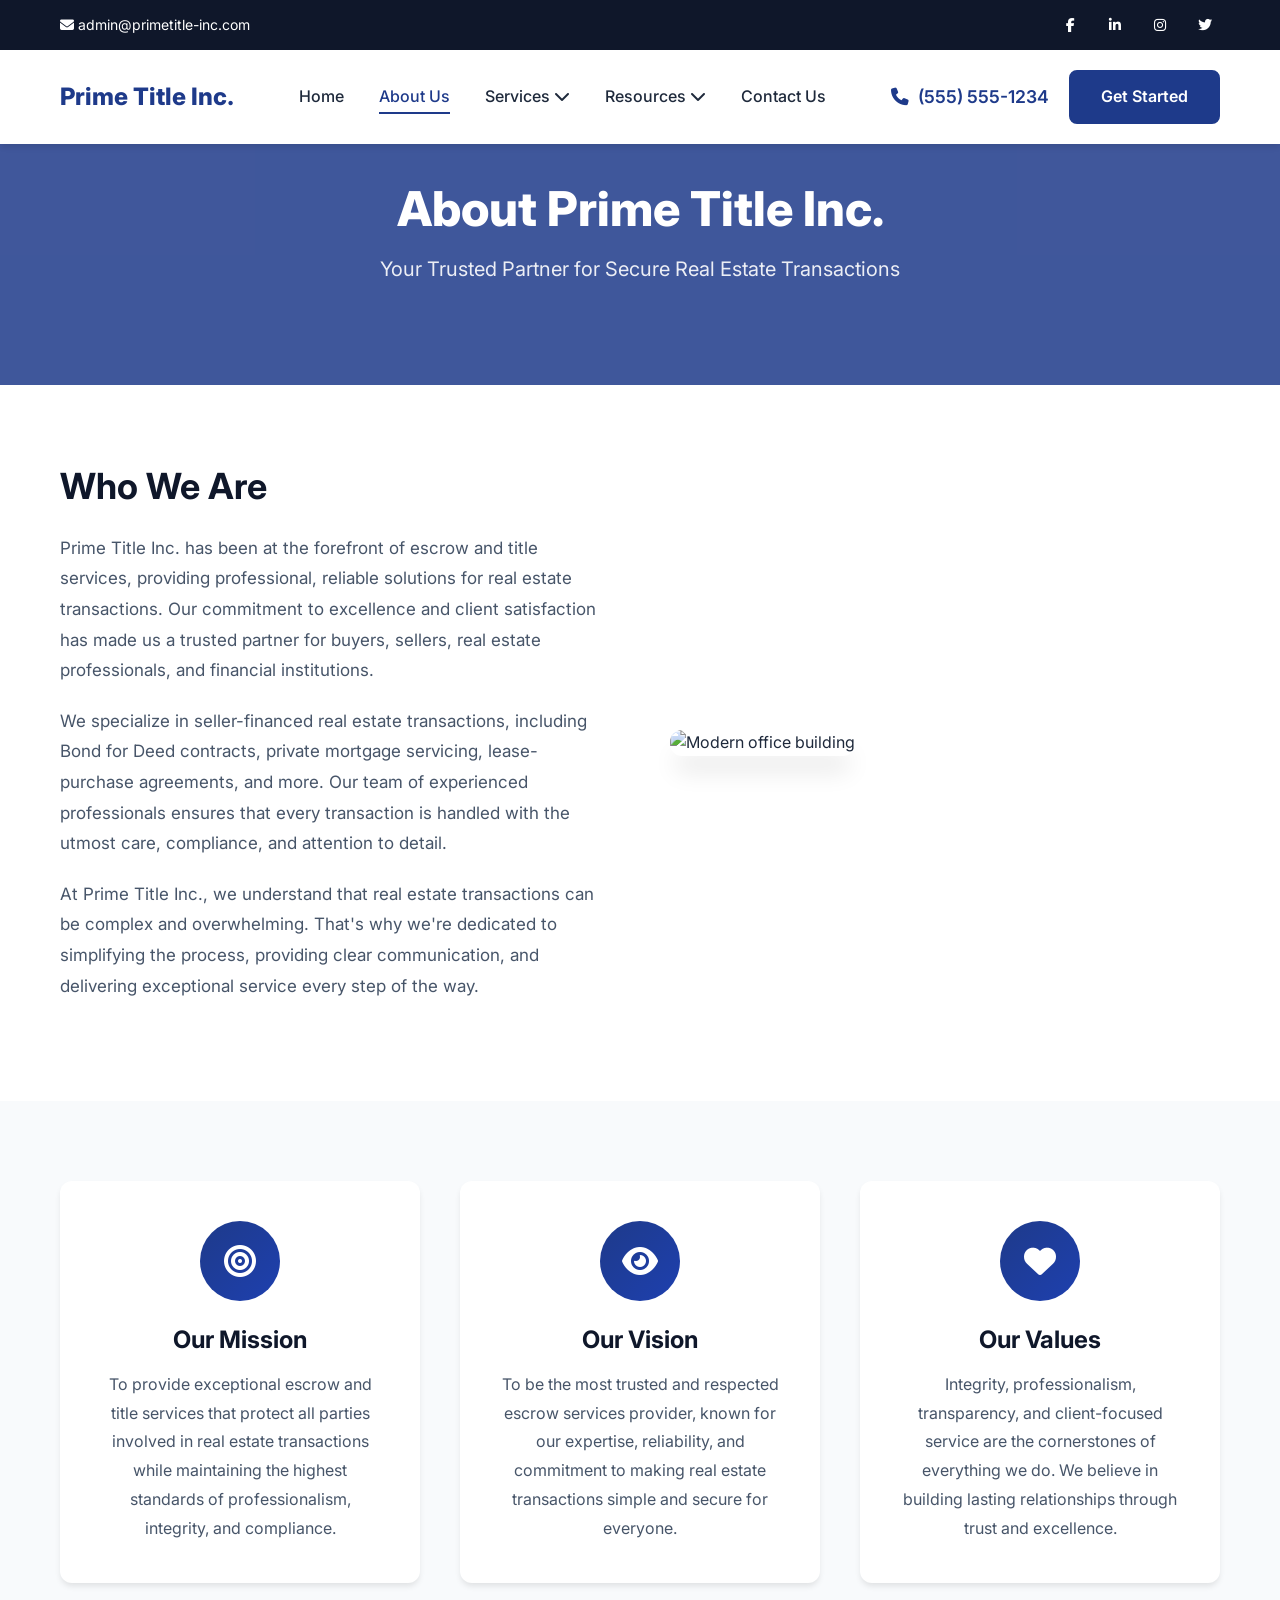
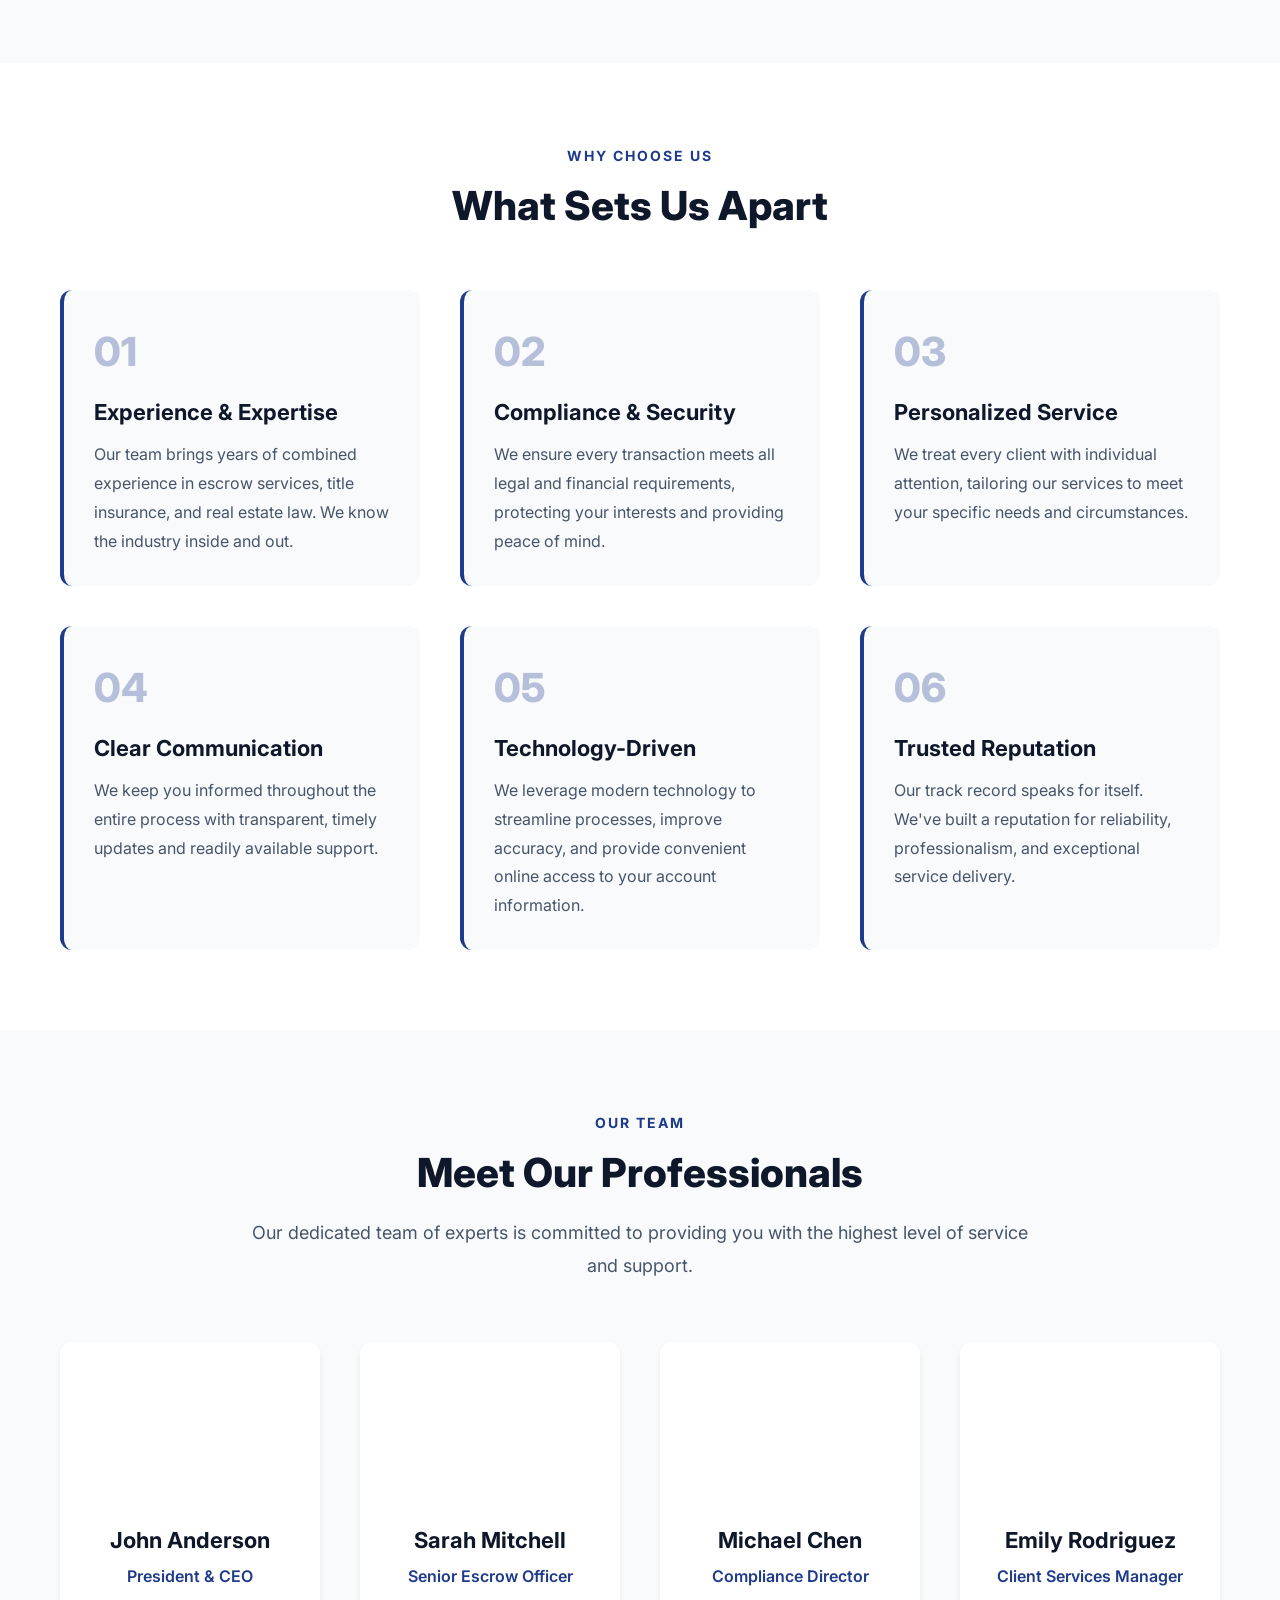
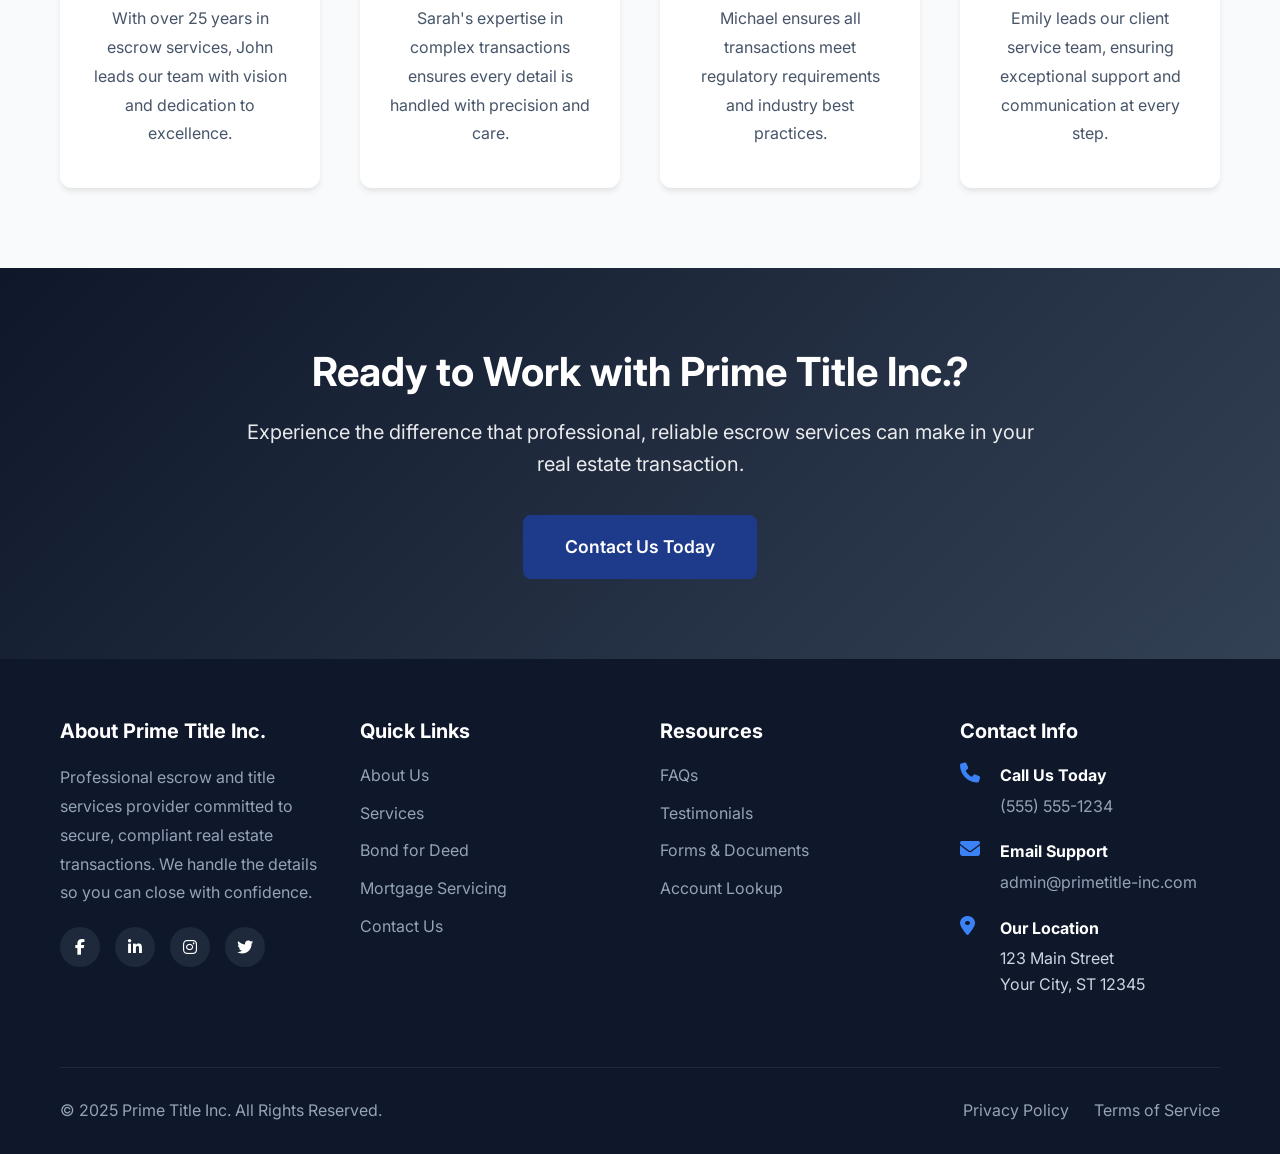
==== about.html @ c64c24d9 "Add files via upload" ====
<!DOCTYPE html>
<html lang="en">
<head>
    <meta charset="UTF-8">
    <meta name="viewport" content="width=device-width, initial-scale=1.0">
    <meta name="description" content="Learn about Prime Title Inc. - Your trusted partner for professional escrow and title services with years of experience.">
    <title>About Us - Prime Title Inc.</title>
    <link rel="stylesheet" href="css/styles.css">
    <link rel="stylesheet" href="css/pages.css">
    <link rel="stylesheet" href="https://cdnjs.cloudflare.com/ajax/libs/font-awesome/6.4.0/css/all.min.css">
    <link href="https://fonts.googleapis.com/css2?family=Inter:wght@300;400;500;600;700;800&display=swap" rel="stylesheet">
</head>
<body>
    <!-- Header & Navigation -->
    <header class="header">
        <div class="top-bar">
            <div class="container">
                <div class="top-bar-content">
                    <div class="contact-info">
                        <a href="mailto:admin@primetitle-inc.com"><i class="fas fa-envelope"></i> admin@primetitle-inc.com</a>
                    </div>
                    <div class="social-links">
                        <a href="#" aria-label="Facebook"><i class="fab fa-facebook-f"></i></a>
                        <a href="#" aria-label="LinkedIn"><i class="fab fa-linkedin-in"></i></a>
                        <a href="#" aria-label="Instagram"><i class="fab fa-instagram"></i></a>
                        <a href="#" aria-label="Twitter"><i class="fab fa-twitter"></i></a>
                    </div>
                </div>
            </div>
        </div>
        
        <nav class="navbar">
            <div class="container">
                <div class="nav-wrapper">
                    <div class="logo">
                        <a href="index.html">
                            <span class="logo-text">Prime Title Inc.</span>
                        </a>
                    </div>
                    
                    <div class="nav-menu" id="navMenu">
                        <ul class="nav-list">
                            <li><a href="index.html">Home</a></li>
                            <li><a href="about.html" class="active">About Us</a></li>
                    <li class="dropdown">
                                <a href="services.html">Services <i class="fas fa-chevron-down"></i></a>
                        <ul class="dropdown-menu">
                            <li><a href="services.html#bond-for-deed">Bond for Deed Contracts</a></li>
                            <li><a href="services.html#mortgage-servicing">Private Mortgage Servicing</a></li>
                            <li><a href="services.html#lease-purchase">Lease Purchase Agreements</a></li>
                            <li><a href="services.html#wrap-around">Wrap-Around Mortgages</a></li>
                                    <li><a href="services.html#installment">Installment Option Contracts</a></li>
                                </ul>
                            </li>
                            <li class="dropdown">
                                <a href="resources.html">Resources <i class="fas fa-chevron-down"></i></a>
                                <ul class="dropdown-menu">
                                    <li><a href="resources.html#account-lookup">Account Lookup</a></li>
                                    <li><a href="resources.html#forms">Forms & Documents</a></li>
                                    <li><a href="resources.html#testimonials">Testimonials</a></li>
                                    <li><a href="resources.html#faqs">FAQs</a></li>
                                </ul>
                            </li>
                            <li><a href="contact.html">Contact Us</a></li>
                        </ul>
                    </div>
                    
                    <div class="nav-cta">
                        <a href="tel:+15555551234" class="phone-number">
                            <i class="fas fa-phone"></i> (555) 555-1234
                        </a>
                        <a href="contact.html" class="btn btn-primary">Get Started</a>
                    </div>
                    
                    <button class="mobile-toggle" id="mobileToggle">
                        <span></span>
                        <span></span>
                        <span></span>
                    </button>
                </div>
            </div>
        </nav>
    </header>

    <!-- Page Header -->
    <section class="page-header" style="background-image: url('https://images.unsplash.com/photo-1497366216548-37526070297c?w=1920&q=80'); background-size: cover; background-position: center;">
        <div class="container">
            <h1>About Prime Title Inc.</h1>
            <p>Your Trusted Partner for Secure Real Estate Transactions</p>
        </div>
    </section>

    <!-- About Content -->
    <section class="section about-content">
        <div class="container">
            <div class="about-grid">
                <div class="about-text">
                    <h2>Who We Are</h2>
                    <p>Prime Title Inc. has been at the forefront of escrow and title services, providing professional, reliable solutions for real estate transactions. Our commitment to excellence and client satisfaction has made us a trusted partner for buyers, sellers, real estate professionals, and financial institutions.</p>
                    <p>We specialize in seller-financed real estate transactions, including Bond for Deed contracts, private mortgage servicing, lease-purchase agreements, and more. Our team of experienced professionals ensures that every transaction is handled with the utmost care, compliance, and attention to detail.</p>
                    <p>At Prime Title Inc., we understand that real estate transactions can be complex and overwhelming. That's why we're dedicated to simplifying the process, providing clear communication, and delivering exceptional service every step of the way.</p>
                </div>
                <div class="about-image">
                    <img src="https://images.unsplash.com/photo-1486406146926-c627a92ad1ab?w=800&q=80" alt="Modern office building" style="width: 100%; height: 400px; object-fit: cover; border-radius: 12px; box-shadow: var(--shadow-xl);">
                </div>
            </div>
        </div>
    </section>

    <!-- Mission & Values -->
    <section class="section mission-section">
        <div class="container">
            <div class="mission-grid">
                <div class="mission-card">
                    <div class="mission-icon">
                        <i class="fas fa-bullseye"></i>
                    </div>
                    <h3>Our Mission</h3>
                    <p>To provide exceptional escrow and title services that protect all parties involved in real estate transactions while maintaining the highest standards of professionalism, integrity, and compliance.</p>
                </div>

                <div class="mission-card">
                    <div class="mission-icon">
                        <i class="fas fa-eye"></i>
                    </div>
                    <h3>Our Vision</h3>
                    <p>To be the most trusted and respected escrow services provider, known for our expertise, reliability, and commitment to making real estate transactions simple and secure for everyone.</p>
                </div>

                <div class="mission-card">
                    <div class="mission-icon">
                        <i class="fas fa-heart"></i>
                    </div>
                    <h3>Our Values</h3>
                    <p>Integrity, professionalism, transparency, and client-focused service are the cornerstones of everything we do. We believe in building lasting relationships through trust and excellence.</p>
                </div>
            </div>
        </div>
    </section>

    <!-- Why Choose Us -->
    <section class="section why-section">
        <div class="container">
            <div class="section-header">
                <span class="section-subtitle">Why Choose Us</span>
                <h2 class="section-title">What Sets Us Apart</h2>
            </div>
            
            <div class="why-grid">
                <div class="why-item">
                    <div class="why-number">01</div>
                    <h3>Experience & Expertise</h3>
                    <p>Our team brings years of combined experience in escrow services, title insurance, and real estate law. We know the industry inside and out.</p>
                </div>

                <div class="why-item">
                    <div class="why-number">02</div>
                    <h3>Compliance & Security</h3>
                    <p>We ensure every transaction meets all legal and financial requirements, protecting your interests and providing peace of mind.</p>
                </div>

                <div class="why-item">
                    <div class="why-number">03</div>
                    <h3>Personalized Service</h3>
                    <p>We treat every client with individual attention, tailoring our services to meet your specific needs and circumstances.</p>
                </div>

                <div class="why-item">
                    <div class="why-number">04</div>
                    <h3>Clear Communication</h3>
                    <p>We keep you informed throughout the entire process with transparent, timely updates and readily available support.</p>
                </div>

                <div class="why-item">
                    <div class="why-number">05</div>
                    <h3>Technology-Driven</h3>
                    <p>We leverage modern technology to streamline processes, improve accuracy, and provide convenient online access to your account information.</p>
                </div>

                <div class="why-item">
                    <div class="why-number">06</div>
                    <h3>Trusted Reputation</h3>
                    <p>Our track record speaks for itself. We've built a reputation for reliability, professionalism, and exceptional service delivery.</p>
                </div>
            </div>
        </div>
    </section>

    <!-- Team Section -->
    <section class="section team-section">
        <div class="container">
            <div class="section-header">
                <span class="section-subtitle">Our Team</span>
                <h2 class="section-title">Meet Our Professionals</h2>
                <p class="section-description">Our dedicated team of experts is committed to providing you with the highest level of service and support.</p>
            </div>

            <div class="team-grid">
                <div class="team-member">
                    <div class="member-photo" style="background-image: url('https://images.unsplash.com/photo-1560250097-0b93528c311a?w=400&q=80'); background-size: cover; background-position: center;">
                    </div>
                    <h3>John Anderson</h3>
                    <p class="member-title">President & CEO</p>
                    <p class="member-bio">With over 25 years in escrow services, John leads our team with vision and dedication to excellence.</p>
                </div>

                <div class="team-member">
                    <div class="member-photo" style="background-image: url('https://images.unsplash.com/photo-1573496359142-b8d87734a5a2?w=400&q=80'); background-size: cover; background-position: center;">
                    </div>
                    <h3>Sarah Mitchell</h3>
                    <p class="member-title">Senior Escrow Officer</p>
                    <p class="member-bio">Sarah's expertise in complex transactions ensures every detail is handled with precision and care.</p>
                </div>

                <div class="team-member">
                    <div class="member-photo" style="background-image: url('https://images.unsplash.com/photo-1472099645785-5658abf4ff4e?w=400&q=80'); background-size: cover; background-position: center;">
                    </div>
                    <h3>Michael Chen</h3>
                    <p class="member-title">Compliance Director</p>
                    <p class="member-bio">Michael ensures all transactions meet regulatory requirements and industry best practices.</p>
                </div>

                <div class="team-member">
                    <div class="member-photo" style="background-image: url('https://images.unsplash.com/photo-1580489944761-15a19d654956?w=400&q=80'); background-size: cover; background-position: center;">
                    </div>
                    <h3>Emily Rodriguez</h3>
                    <p class="member-title">Client Services Manager</p>
                    <p class="member-bio">Emily leads our client service team, ensuring exceptional support and communication at every step.</p>
                </div>
            </div>
        </div>
    </section>

    <!-- CTA Section -->
    <section class="section cta-section">
        <div class="container">
            <div class="cta-content">
                <h2>Ready to Work with Prime Title Inc.?</h2>
                <p>Experience the difference that professional, reliable escrow services can make in your real estate transaction.</p>
                <a href="contact.html" class="btn btn-primary btn-lg">Contact Us Today</a>
            </div>
        </div>
    </section>

    <!-- Footer -->
    <footer class="footer">
        <div class="container">
            <div class="footer-content">
                <div class="footer-column">
                    <h3>About Prime Title Inc.</h3>
                    <p>Professional escrow and title services provider committed to secure, compliant real estate transactions. We handle the details so you can close with confidence.</p>
                    <div class="footer-social">
                        <a href="#" aria-label="Facebook"><i class="fab fa-facebook-f"></i></a>
                        <a href="#" aria-label="LinkedIn"><i class="fab fa-linkedin-in"></i></a>
                        <a href="#" aria-label="Instagram"><i class="fab fa-instagram"></i></a>
                        <a href="#" aria-label="Twitter"><i class="fab fa-twitter"></i></a>
                    </div>
                </div>

                <div class="footer-column">
                    <h3>Quick Links</h3>
                    <ul class="footer-links">
                        <li><a href="about.html">About Us</a></li>
                        <li><a href="services.html">Services</a></li>
                        <li><a href="services.html#bond-for-deed">Bond for Deed</a></li>
                        <li><a href="services.html#mortgage-servicing">Mortgage Servicing</a></li>
                        <li><a href="contact.html">Contact Us</a></li>
                    </ul>
                </div>

                <div class="footer-column">
                    <h3>Resources</h3>
                    <ul class="footer-links">
                        <li><a href="resources.html#faqs">FAQs</a></li>
                        <li><a href="resources.html#testimonials">Testimonials</a></li>
                        <li><a href="resources.html#forms">Forms & Documents</a></li>
                        <li><a href="resources.html#account-lookup">Account Lookup</a></li>
                    </ul>
                </div>

                <div class="footer-column">
                    <h3>Contact Info</h3>
                    <ul class="footer-contact">
                        <li>
                            <i class="fas fa-phone"></i>
                            <div>
                                <strong>Call Us Today</strong>
                                <a href="tel:+15555551234">(555) 555-1234</a>
                            </div>
                        </li>
                        <li>
                            <i class="fas fa-envelope"></i>
                            <div>
                                <strong>Email Support</strong>
                                <a href="mailto:admin@primetitle-inc.com">admin@primetitle-inc.com</a>
                            </div>
                        </li>
                        <li>
                            <i class="fas fa-map-marker-alt"></i>
                            <div>
                                <strong>Our Location</strong>
                                <span>123 Main Street<br>Your City, ST 12345</span>
                            </div>
                        </li>
                    </ul>
                </div>
            </div>

            <div class="footer-bottom">
                <p>&copy; 2025 Prime Title Inc. All Rights Reserved.</p>
                <div class="footer-bottom-links">
                    <a href="#">Privacy Policy</a>
                    <a href="#">Terms of Service</a>
                </div>
            </div>
        </div>
    </footer>

    <script src="js/script.js"></script>
</body>
</html>
---- css/styles.css ----
/* =============================================
   RESET & BASE STYLES
   ============================================= */
* {
    margin: 0;
    padding: 0;
    box-sizing: border-box;
}

:root {
    /* Primary Colors */
    --primary-color: #1e3a8a;
    --primary-dark: #1e40af;
    --primary-light: #3b82f6;
    
    /* Secondary Colors */
    --secondary-color: #0f172a;
    --secondary-light: #334155;
    
    /* Accent Colors */
    --accent-color: #0891b2;
    --accent-light: #06b6d4;
    
    /* Neutral Colors */
    --white: #ffffff;
    --gray-50: #f8fafc;
    --gray-100: #f1f5f9;
    --gray-200: #e2e8f0;
    --gray-300: #cbd5e1;
    --gray-400: #94a3b8;
    --gray-600: #475569;
    --gray-700: #334155;
    --gray-800: #1e293b;
    --gray-900: #0f172a;
    
    /* Semantic Colors */
    --success: #10b981;
    --warning: #f59e0b;
    --error: #ef4444;
    
    /* Typography */
    --font-primary: 'Inter', -apple-system, BlinkMacSystemFont, 'Segoe UI', sans-serif;
    
    /* Spacing */
    --section-padding: 80px;
    --container-max-width: 1200px;
    
    /* Transitions */
    --transition: all 0.3s ease;
    
    /* Shadows */
    --shadow-sm: 0 1px 2px 0 rgba(0, 0, 0, 0.05);
    --shadow-md: 0 4px 6px -1px rgba(0, 0, 0, 0.1);
    --shadow-lg: 0 10px 15px -3px rgba(0, 0, 0, 0.1);
    --shadow-xl: 0 20px 25px -5px rgba(0, 0, 0, 0.1);
}

html {
    scroll-behavior: smooth;
}

body {
    font-family: var(--font-primary);
    font-size: 16px;
    line-height: 1.6;
    color: var(--gray-800);
    background-color: var(--white);
    overflow-x: hidden;
}

.container {
    max-width: var(--container-max-width);
    margin: 0 auto;
    padding: 0 20px;
}

.section {
    padding: var(--section-padding) 0;
}

/* =============================================
   TYPOGRAPHY
   ============================================= */
h1, h2, h3, h4, h5, h6 {
    font-weight: 700;
    line-height: 1.2;
    color: var(--gray-900);
}

h1 {
    font-size: 3rem;
}

h2 {
    font-size: 2.5rem;
}

h3 {
    font-size: 1.75rem;
}

p {
    margin-bottom: 1rem;
}

a {
    text-decoration: none;
    color: var(--primary-color);
    transition: var(--transition);
}

a:hover {
    color: var(--primary-light);
}

/* =============================================
   BUTTONS
   ============================================= */
.btn {
    display: inline-block;
    padding: 12px 30px;
    font-size: 1rem;
    font-weight: 600;
    text-align: center;
    border: 2px solid transparent;
    border-radius: 8px;
    cursor: pointer;
    transition: var(--transition);
    text-decoration: none;
}

.btn-primary {
    background-color: var(--primary-color);
    color: var(--white);
    border-color: var(--primary-color);
}

.btn-primary:hover {
    background-color: var(--primary-dark);
    border-color: var(--primary-dark);
    color: var(--white);
    transform: translateY(-2px);
    box-shadow: var(--shadow-lg);
}

.btn-secondary {
    background-color: transparent;
    color: var(--white);
    border-color: var(--white);
}

.btn-secondary:hover {
    background-color: var(--white);
    color: var(--primary-color);
}

.btn-lg {
    padding: 16px 40px;
    font-size: 1.1rem;
}

/* =============================================
   HEADER & NAVIGATION
   ============================================= */
.header {
    position: fixed;
    top: 0;
    left: 0;
    right: 0;
    z-index: 1000;
    background-color: var(--white);
    box-shadow: var(--shadow-md);
}

.top-bar {
    background-color: var(--gray-900);
    color: var(--white);
    padding: 10px 0;
    font-size: 0.875rem;
}

.top-bar-content {
    display: flex;
    justify-content: space-between;
    align-items: center;
}

.contact-info a {
    color: var(--white);
    margin-right: 20px;
}

.contact-info a:hover {
    color: var(--accent-light);
}

.social-links {
    display: flex;
    gap: 15px;
}

.social-links a {
    color: var(--white);
    width: 30px;
    height: 30px;
    display: flex;
    align-items: center;
    justify-content: center;
    border-radius: 50%;
    transition: var(--transition);
}

.social-links a:hover {
    background-color: var(--primary-color);
    color: var(--white);
}

.navbar {
    padding: 20px 0;
}

.nav-wrapper {
    display: flex;
    align-items: center;
    justify-content: space-between;
}

.logo {
    font-size: 1.5rem;
    font-weight: 800;
}

.logo-text {
    color: var(--primary-color);
}

.nav-menu {
    display: flex;
    align-items: center;
}

.nav-list {
    display: flex;
    list-style: none;
    gap: 35px;
}

.nav-list a {
    color: var(--gray-800);
    font-weight: 500;
    font-size: 1rem;
    padding: 8px 0;
    position: relative;
}

.nav-list a.active,
.nav-list a:hover {
    color: var(--primary-color);
}

.nav-list a::after {
    content: '';
    position: absolute;
    bottom: 0;
    left: 0;
    width: 0;
    height: 2px;
    background-color: var(--primary-color);
    transition: var(--transition);
}

.nav-list a:hover::after,
.nav-list a.active::after {
    width: 100%;
}

.dropdown {
    position: relative;
}

.dropdown-menu {
    position: absolute;
    top: 100%;
    left: 0;
    background-color: var(--white);
    box-shadow: var(--shadow-lg);
    border-radius: 8px;
    min-width: 250px;
    padding: 10px 0;
    opacity: 0;
    visibility: hidden;
    transform: translateY(10px);
    transition: var(--transition);
    list-style: none;
}

.dropdown:hover .dropdown-menu {
    opacity: 1;
    visibility: visible;
    transform: translateY(0);
}

.dropdown-menu li a {
    display: block;
    padding: 12px 20px;
    color: var(--gray-800);
}

.dropdown-menu li a:hover {
    background-color: var(--gray-100);
    color: var(--primary-color);
}

.nav-cta {
    display: flex;
    align-items: center;
    gap: 20px;
}

.phone-number {
    color: var(--primary-color);
    font-weight: 600;
    font-size: 1.1rem;
}

.phone-number i {
    margin-right: 5px;
}

.mobile-toggle {
    display: none;
    flex-direction: column;
    gap: 5px;
    background: none;
    border: none;
    cursor: pointer;
    padding: 5px;
}

.mobile-toggle span {
    width: 25px;
    height: 3px;
    background-color: var(--gray-800);
    transition: var(--transition);
}

/* =============================================
   HERO SECTION
   ============================================= */
.hero {
    position: relative;
    min-height: 600px;
    display: flex;
    align-items: center;
    justify-content: center;
    background: linear-gradient(135deg, var(--primary-color) 0%, var(--primary-dark) 100%);
    padding: 150px 0 100px;
    overflow: hidden;
    background-size: cover;
    background-position: center;
    background-repeat: no-repeat;
}

.hero::before {
    content: '';
    position: absolute;
    top: 0;
    left: 0;
    right: 0;
    bottom: 0;
    background-image: url('data:image/svg+xml,<svg width="60" height="60" xmlns="http://www.w3.org/2000/svg"><defs><pattern id="grid" width="60" height="60" patternUnits="userSpaceOnUse"><path d="M 60 0 L 0 0 0 60" fill="none" stroke="rgba(255,255,255,0.1)" stroke-width="1"/></pattern></defs><rect width="100%" height="100%" fill="url(%23grid)"/></svg>');
    opacity: 0.2;
    z-index: 1;
}

.hero-overlay {
    position: absolute;
    top: 0;
    left: 0;
    right: 0;
    bottom: 0;
    background: rgba(30, 58, 138, 0.75);
    z-index: 1;
}

.hero-content {
    position: relative;
    z-index: 2;
    text-align: center;
    max-width: 900px;
    margin: 0 auto;
    color: var(--white);
}

.hero-subtitle {
    font-size: 1.1rem;
    font-weight: 600;
    letter-spacing: 2px;
    text-transform: uppercase;
    margin-bottom: 20px;
    color: var(--accent-light);
}

.hero-title {
    font-size: 3.5rem;
    font-weight: 800;
    margin-bottom: 25px;
    line-height: 1.1;
    color: var(--white);
}

.hero-description {
    font-size: 1.25rem;
    margin-bottom: 40px;
    line-height: 1.8;
    color: rgba(255, 255, 255, 0.9);
}

.hero-buttons {
    display: flex;
    gap: 20px;
    justify-content: center;
    flex-wrap: wrap;
}

/* =============================================
   SECTION HEADERS
   ============================================= */
.section-header {
    text-align: center;
    max-width: 800px;
    margin: 0 auto 60px;
}

.section-subtitle {
    display: inline-block;
    font-size: 0.875rem;
    font-weight: 700;
    letter-spacing: 2px;
    text-transform: uppercase;
    color: var(--primary-color);
    margin-bottom: 15px;
}

.section-title {
    font-size: 2.5rem;
    font-weight: 800;
    margin-bottom: 20px;
    color: var(--gray-900);
}

.section-description {
    font-size: 1.125rem;
    color: var(--gray-600);
    line-height: 1.8;
}

/* =============================================
   WHAT WE DO SECTION
   ============================================= */
.what-we-do {
    background-color: var(--gray-50);
}

.features-grid {
    display: grid;
    grid-template-columns: repeat(auto-fit, minmax(300px, 1fr));
    gap: 40px;
}

.feature-card {
    background-color: var(--white);
    padding: 40px;
    border-radius: 12px;
    box-shadow: var(--shadow-md);
    transition: var(--transition);
}

.feature-card:hover {
    transform: translateY(-10px);
    box-shadow: var(--shadow-xl);
}

.feature-icon {
    width: 70px;
    height: 70px;
    background: linear-gradient(135deg, var(--primary-color), var(--accent-light));
    border-radius: 12px;
    display: flex;
    align-items: center;
    justify-content: center;
    margin-bottom: 25px;
}

.feature-icon i {
    font-size: 2rem;
    color: var(--white);
}

.feature-card h3 {
    font-size: 1.5rem;
    margin-bottom: 15px;
    color: var(--gray-900);
}

.feature-card p {
    color: var(--gray-600);
    line-height: 1.8;
    margin-bottom: 0;
}

/* =============================================
   STATS SECTION
   ============================================= */
.stats-section {
    background: linear-gradient(135deg, var(--primary-color) 0%, var(--primary-dark) 100%);
    color: var(--white);
}

.stats-section .section-subtitle {
    color: var(--accent-light);
}

.stats-section .section-title {
    color: var(--white);
}

.stats-grid {
    display: grid;
    grid-template-columns: repeat(auto-fit, minmax(250px, 1fr));
    gap: 40px;
    margin-top: 60px;
}

.stat-card {
    text-align: center;
    padding: 40px;
    background-color: rgba(255, 255, 255, 0.1);
    border-radius: 12px;
    backdrop-filter: blur(10px);
    border: 1px solid rgba(255, 255, 255, 0.2);
}

.stat-number {
    font-size: 3.5rem;
    font-weight: 800;
    color: var(--white);
    margin-bottom: 10px;
}

.stat-label {
    font-size: 1.125rem;
    color: rgba(255, 255, 255, 0.9);
    font-weight: 500;
}

/* =============================================
   SERVICES SECTION
   ============================================= */
.services-section {
    background-color: var(--white);
}

.services-grid {
    display: grid;
    grid-template-columns: repeat(auto-fit, minmax(320px, 1fr));
    gap: 30px;
}

.service-card {
    background-color: var(--gray-50);
    padding: 40px;
    border-radius: 12px;
    border: 2px solid var(--gray-200);
    transition: var(--transition);
}

.service-card:hover {
    border-color: var(--primary-color);
    transform: translateY(-5px);
    box-shadow: var(--shadow-lg);
}

.service-icon {
    width: 60px;
    height: 60px;
    background-color: var(--primary-color);
    border-radius: 10px;
    display: flex;
    align-items: center;
    justify-content: center;
    margin-bottom: 20px;
}

.service-icon i {
    font-size: 1.75rem;
    color: var(--white);
}

.service-card h3 {
    font-size: 1.375rem;
    margin-bottom: 15px;
    color: var(--gray-900);
}

.service-card p {
    color: var(--gray-600);
    line-height: 1.8;
    margin-bottom: 20px;
}

.service-link {
    display: inline-flex;
    align-items: center;
    gap: 8px;
    color: var(--primary-color);
    font-weight: 600;
    transition: var(--transition);
}

.service-link:hover {
    gap: 12px;
}

.service-card.highlight {
    background: linear-gradient(135deg, var(--primary-color), var(--primary-dark));
    border-color: var(--primary-dark);
    color: var(--white);
}

.service-card.highlight h3,
.service-card.highlight p {
    color: var(--white);
}

.service-card.highlight .btn {
    background-color: var(--white);
    color: var(--primary-color);
    margin-top: 10px;
}

.service-card.highlight .btn:hover {
    background-color: var(--gray-100);
}

/* =============================================
   WHY CHOOSE US SECTION
   ============================================= */
.why-choose-us {
    background-color: var(--gray-50);
}

.benefits-grid {
    display: grid;
    grid-template-columns: repeat(auto-fit, minmax(280px, 1fr));
    gap: 40px;
}

.benefit-card {
    text-align: center;
    padding: 40px 30px;
}

.benefit-icon {
    width: 80px;
    height: 80px;
    background: linear-gradient(135deg, var(--accent-color), var(--accent-light));
    border-radius: 50%;
    display: flex;
    align-items: center;
    justify-content: center;
    margin: 0 auto 25px;
    transition: var(--transition);
}

.benefit-card:hover .benefit-icon {
    transform: scale(1.1) rotate(5deg);
}

.benefit-icon i {
    font-size: 2rem;
    color: var(--white);
}

.benefit-card h3 {
    font-size: 1.375rem;
    margin-bottom: 15px;
    color: var(--gray-900);
}

.benefit-card p {
    color: var(--gray-600);
    line-height: 1.8;
    margin-bottom: 0;
}

/* =============================================
   TESTIMONIALS SECTION
   ============================================= */
.testimonials-section {
    background-color: var(--white);
}

.testimonials-grid {
    display: grid;
    grid-template-columns: repeat(auto-fit, minmax(320px, 1fr));
    gap: 30px;
}

.testimonial-card {
    background-color: var(--gray-50);
    padding: 40px;
    border-radius: 12px;
    border-left: 4px solid var(--primary-color);
    transition: var(--transition);
}

.testimonial-card:hover {
    box-shadow: var(--shadow-lg);
    transform: translateY(-5px);
}

.testimonial-content {
    position: relative;
    margin-bottom: 30px;
}

.quote-icon {
    font-size: 2rem;
    color: var(--primary-color);
    opacity: 0.3;
    margin-bottom: 15px;
}

.testimonial-content p {
    font-size: 1.0625rem;
    line-height: 1.8;
    color: var(--gray-700);
    font-style: italic;
}

.testimonial-author {
    display: flex;
    align-items: center;
    gap: 15px;
}

.author-info h4 {
    font-size: 1.125rem;
    margin-bottom: 5px;
    color: var(--gray-900);
}

.author-info p {
    font-size: 0.9375rem;
    color: var(--gray-600);
    margin-bottom: 0;
}

/* =============================================
   CTA SECTION
   ============================================= */
.cta-section {
    background: linear-gradient(135deg, var(--secondary-color) 0%, var(--secondary-light) 100%);
    color: var(--white);
}

.cta-content {
    text-align: center;
    max-width: 800px;
    margin: 0 auto;
}

.cta-content h2 {
    font-size: 2.5rem;
    color: var(--white);
    margin-bottom: 20px;
}

.cta-content p {
    font-size: 1.25rem;
    margin-bottom: 35px;
    color: rgba(255, 255, 255, 0.9);
}

/* =============================================
   FOOTER
   ============================================= */
.footer {
    background-color: var(--gray-900);
    color: var(--gray-300);
    padding: 60px 0 0;
}

.footer-content {
    display: grid;
    grid-template-columns: repeat(auto-fit, minmax(250px, 1fr));
    gap: 40px;
    margin-bottom: 50px;
}

.footer-column h3 {
    color: var(--white);
    font-size: 1.25rem;
    margin-bottom: 20px;
}

.footer-column p {
    color: var(--gray-400);
    line-height: 1.8;
    margin-bottom: 20px;
}

.footer-social {
    display: flex;
    gap: 15px;
}

.footer-social a {
    width: 40px;
    height: 40px;
    background-color: var(--gray-800);
    border-radius: 50%;
    display: flex;
    align-items: center;
    justify-content: center;
    color: var(--white);
    transition: var(--transition);
}

.footer-social a:hover {
    background-color: var(--primary-color);
}

.footer-links {
    list-style: none;
}

.footer-links li {
    margin-bottom: 12px;
}

.footer-links a {
    color: var(--gray-400);
    transition: var(--transition);
}

.footer-links a:hover {
    color: var(--white);
    padding-left: 5px;
}

.footer-contact {
    list-style: none;
}

.footer-contact li {
    display: flex;
    gap: 15px;
    margin-bottom: 20px;
}

.footer-contact i {
    color: var(--primary-light);
    font-size: 1.25rem;
    width: 25px;
}

.footer-contact strong {
    display: block;
    color: var(--white);
    margin-bottom: 5px;
}

.footer-contact a {
    color: var(--gray-400);
}

.footer-contact a:hover {
    color: var(--white);
}

.footer-bottom {
    border-top: 1px solid var(--gray-800);
    padding: 30px 0;
    display: flex;
    justify-content: space-between;
    align-items: center;
    flex-wrap: wrap;
    gap: 20px;
}

.footer-bottom p {
    margin: 0;
    color: var(--gray-400);
}

.footer-bottom-links {
    display: flex;
    gap: 25px;
}

.footer-bottom-links a {
    color: var(--gray-400);
}

.footer-bottom-links a:hover {
    color: var(--white);
}

/* =============================================
   RESPONSIVE DESIGN
   ============================================= */
@media (max-width: 992px) {
    .nav-menu,
    .nav-cta {
        display: none;
    }
    
    .mobile-toggle {
        display: flex;
    }
    
    .hero-title {
        font-size: 2.5rem;
    }
    
    .section-title {
        font-size: 2rem;
    }
    
    .stat-number {
        font-size: 2.5rem;
    }
}

@media (max-width: 768px) {
    :root {
        --section-padding: 60px;
    }
    
    .hero {
        padding: 120px 0 80px;
    }
    
    .hero-title {
        font-size: 2rem;
    }
    
    .hero-description {
        font-size: 1.125rem;
    }
    
    .section-title {
        font-size: 1.75rem;
    }
    
    .services-grid,
    .features-grid,
    .benefits-grid,
    .testimonials-grid {
        grid-template-columns: 1fr;
    }
    
    .footer-bottom {
        flex-direction: column;
        text-align: center;
    }
}

@media (max-width: 576px) {
    .hero-buttons {
        flex-direction: column;
    }
    
    .btn-lg {
        width: 100%;
    }
    
    .top-bar-content {
        flex-direction: column;
        gap: 10px;
    }
}
---- css/pages.css ----
/* =============================================
   PAGE-SPECIFIC STYLES
   ============================================= */

/* =============================================
   PAGE HEADER
   ============================================= */
.page-header {
    background: linear-gradient(135deg, var(--primary-color) 0%, var(--primary-dark) 100%);
    padding: 180px 0 100px;
    text-align: center;
    color: var(--white);
    position: relative;
    overflow: hidden;
}

.page-header::before {
    content: '';
    position: absolute;
    top: 0;
    left: 0;
    right: 0;
    bottom: 0;
    background-color: rgba(30, 58, 138, 0.85);
    z-index: 1;
}

.page-header h1 {
    font-size: 3rem;
    font-weight: 800;
    margin-bottom: 15px;
    color: var(--white);
    position: relative;
    z-index: 2;
}

.page-header p {
    font-size: 1.25rem;
    color: rgba(255, 255, 255, 0.9);
    position: relative;
    z-index: 2;
    margin: 0;
}

.page-header .container {
    position: relative;
    z-index: 2;
}

/* =============================================
   ABOUT PAGE
   ============================================= */
.about-content {
    background-color: var(--white);
}

.about-grid {
    display: grid;
    grid-template-columns: 1fr 1fr;
    gap: 60px;
    align-items: center;
}

.about-text h2 {
    font-size: 2.25rem;
    margin-bottom: 25px;
    color: var(--gray-900);
}

.about-text p {
    font-size: 1.0625rem;
    line-height: 1.8;
    color: var(--gray-600);
    margin-bottom: 20px;
}

.about-image {
    position: relative;
}

.image-placeholder {
    width: 100%;
    height: 400px;
    background: linear-gradient(135deg, var(--primary-color), var(--accent-light));
    border-radius: 12px;
    display: flex;
    align-items: center;
    justify-content: center;
    box-shadow: var(--shadow-xl);
}

.image-placeholder i {
    font-size: 6rem;
    color: rgba(255, 255, 255, 0.3);
}

.mission-section {
    background-color: var(--gray-50);
}

.mission-grid {
    display: grid;
    grid-template-columns: repeat(auto-fit, minmax(300px, 1fr));
    gap: 40px;
}

.mission-card {
    text-align: center;
    padding: 40px;
    background-color: var(--white);
    border-radius: 12px;
    box-shadow: var(--shadow-md);
    transition: var(--transition);
}

.mission-card:hover {
    transform: translateY(-5px);
    box-shadow: var(--shadow-xl);
}

.mission-icon {
    width: 80px;
    height: 80px;
    background: linear-gradient(135deg, var(--primary-color), var(--primary-dark));
    border-radius: 50%;
    display: flex;
    align-items: center;
    justify-content: center;
    margin: 0 auto 25px;
}

.mission-icon i {
    font-size: 2rem;
    color: var(--white);
}

.mission-card h3 {
    font-size: 1.5rem;
    margin-bottom: 15px;
    color: var(--gray-900);
}

.mission-card p {
    color: var(--gray-600);
    line-height: 1.8;
    margin-bottom: 0;
}

.why-section {
    background-color: var(--white);
}

.why-grid {
    display: grid;
    grid-template-columns: repeat(auto-fit, minmax(300px, 1fr));
    gap: 40px;
}

.why-item {
    padding: 30px;
    border-radius: 12px;
    background-color: var(--gray-50);
    border-left: 4px solid var(--primary-color);
    transition: var(--transition);
}

.why-item:hover {
    background-color: var(--white);
    box-shadow: var(--shadow-lg);
    transform: translateX(5px);
}

.why-number {
    font-size: 2.5rem;
    font-weight: 800;
    color: var(--primary-color);
    opacity: 0.3;
    margin-bottom: 15px;
}

.why-item h3 {
    font-size: 1.375rem;
    margin-bottom: 15px;
    color: var(--gray-900);
}

.why-item p {
    color: var(--gray-600);
    line-height: 1.8;
    margin-bottom: 0;
}

.team-section {
    background-color: var(--gray-50);
}

.team-grid {
    display: grid;
    grid-template-columns: repeat(auto-fit, minmax(250px, 1fr));
    gap: 40px;
}

.team-member {
    text-align: center;
    padding: 40px 30px;
    background-color: var(--white);
    border-radius: 12px;
    box-shadow: var(--shadow-md);
    transition: var(--transition);
}

.team-member:hover {
    transform: translateY(-10px);
    box-shadow: var(--shadow-xl);
}

.member-photo {
    width: 120px;
    height: 120px;
    background: linear-gradient(135deg, var(--primary-color), var(--accent-light));
    border-radius: 50%;
    display: flex;
    align-items: center;
    justify-content: center;
    margin: 0 auto 25px;
}

.member-photo i {
    font-size: 3rem;
    color: rgba(255, 255, 255, 0.5);
}

.team-member h3 {
    font-size: 1.375rem;
    margin-bottom: 10px;
    color: var(--gray-900);
}

.member-title {
    font-size: 1rem;
    color: var(--primary-color);
    font-weight: 600;
    margin-bottom: 15px;
}

.member-bio {
    color: var(--gray-600);
    line-height: 1.8;
    margin-bottom: 0;
}

/* =============================================
   SERVICES PAGE
   ============================================= */
.services-intro {
    background-color: var(--gray-50);
}

.service-detail {
    background-color: var(--white);
}

.service-detail.alt {
    background-color: var(--gray-50);
}

.service-detail-grid {
    display: grid;
    grid-template-columns: 150px 1fr;
    gap: 60px;
    align-items: start;
}

.service-detail.alt .service-detail-grid {
    grid-template-columns: 1fr 150px;
}

.service-detail-icon {
    width: 150px;
    height: 150px;
    background: linear-gradient(135deg, var(--primary-color), var(--accent-light));
    border-radius: 20px;
    display: flex;
    align-items: center;
    justify-content: center;
    box-shadow: var(--shadow-xl);
}

.service-detail-icon i {
    font-size: 4rem;
    color: var(--white);
}

.service-detail-content h2 {
    font-size: 2.25rem;
    margin-bottom: 20px;
    color: var(--gray-900);
}

.service-lead {
    font-size: 1.25rem;
    font-weight: 600;
    color: var(--primary-color);
    margin-bottom: 25px;
}

.service-detail-content p {
    font-size: 1.0625rem;
    line-height: 1.8;
    color: var(--gray-600);
    margin-bottom: 25px;
}

.service-detail-content h3 {
    font-size: 1.5rem;
    margin: 30px 0 20px;
    color: var(--gray-900);
}

.service-list {
    list-style: none;
    margin-bottom: 30px;
}

.service-list li {
    display: flex;
    align-items: start;
    gap: 15px;
    padding: 12px 0;
    font-size: 1.0625rem;
    color: var(--gray-700);
}

.service-list li i {
    color: var(--success);
    font-size: 1.25rem;
    margin-top: 3px;
}

/* =============================================
   RESOURCES PAGE
   ============================================= */
.account-lookup-form {
    max-width: 700px;
    margin: 0 auto;
    background-color: var(--gray-50);
    padding: 50px;
    border-radius: 12px;
    box-shadow: var(--shadow-md);
}

.lookup-form .form-row {
    display: grid;
    grid-template-columns: 1fr 1fr;
    gap: 20px;
    margin-bottom: 30px;
}

.lookup-form .form-group {
    margin-bottom: 0;
}

.account-info {
    margin-top: 30px;
    padding: 20px;
    background-color: var(--white);
    border-radius: 8px;
    border-left: 4px solid var(--primary-color);
}

.account-info p {
    margin: 0;
    color: var(--gray-700);
}

.account-info i {
    color: var(--primary-color);
    margin-right: 10px;
}

.account-info a {
    color: var(--primary-color);
    font-weight: 600;
}

.forms-section {
    background-color: var(--gray-50);
}

.forms-grid {
    display: grid;
    grid-template-columns: repeat(auto-fit, minmax(300px, 1fr));
    gap: 30px;
}

.form-card {
    background-color: var(--white);
    padding: 40px;
    border-radius: 12px;
    text-align: center;
    box-shadow: var(--shadow-md);
    transition: var(--transition);
}

.form-card:hover {
    transform: translateY(-5px);
    box-shadow: var(--shadow-xl);
}

.form-icon {
    width: 80px;
    height: 80px;
    background-color: var(--gray-100);
    border-radius: 12px;
    display: flex;
    align-items: center;
    justify-content: center;
    margin: 0 auto 25px;
}

.form-icon i {
    font-size: 2.5rem;
    color: var(--primary-color);
}

.form-card h3 {
    font-size: 1.25rem;
    margin-bottom: 15px;
    color: var(--gray-900);
}

.form-card p {
    color: var(--gray-600);
    margin-bottom: 25px;
    line-height: 1.6;
}

.testimonials-full {
    background-color: var(--white);
}

.testimonial-rating {
    margin-bottom: 15px;
}

.testimonial-rating i {
    color: #fbbf24;
    font-size: 1.125rem;
    margin-right: 3px;
}

.faqs-section {
    background-color: var(--gray-50);
}

.faqs-wrapper {
    max-width: 900px;
    margin: 0 auto;
}

.faq-item {
    background-color: var(--white);
    border-radius: 12px;
    margin-bottom: 20px;
    box-shadow: var(--shadow-sm);
    overflow: hidden;
    transition: var(--transition);
}

.faq-item:hover {
    box-shadow: var(--shadow-md);
}

.faq-question {
    display: flex;
    justify-content: space-between;
    align-items: center;
    padding: 25px 30px;
    cursor: pointer;
    user-select: none;
}

.faq-question h3 {
    font-size: 1.125rem;
    margin: 0;
    color: var(--gray-900);
}

.faq-question i {
    color: var(--primary-color);
    transition: var(--transition);
    font-size: 1rem;
}

.faq-item.active .faq-question i {
    transform: rotate(180deg);
}

.faq-answer {
    max-height: 0;
    overflow: hidden;
    transition: max-height 0.3s ease;
}

.faq-item.active .faq-answer {
    max-height: 500px;
}

.faq-answer p {
    padding: 0 30px 25px;
    margin: 0;
    color: var(--gray-600);
    line-height: 1.8;
}

/* =============================================
   CONTACT PAGE
   ============================================= */
.contact-section {
    background-color: var(--gray-50);
}

.contact-wrapper {
    display: grid;
    grid-template-columns: 1fr 1.5fr;
    gap: 60px;
}

.contact-info-column h2 {
    font-size: 2rem;
    margin-bottom: 20px;
    color: var(--gray-900);
}

.contact-info-column > p {
    font-size: 1.0625rem;
    color: var(--gray-600);
    line-height: 1.8;
    margin-bottom: 40px;
}

.contact-info-items {
    margin-bottom: 40px;
}

.contact-info-item {
    display: flex;
    gap: 20px;
    margin-bottom: 35px;
}

.contact-icon {
    width: 60px;
    height: 60px;
    background: linear-gradient(135deg, var(--primary-color), var(--accent-light));
    border-radius: 12px;
    display: flex;
    align-items: center;
    justify-content: center;
    flex-shrink: 0;
}

.contact-icon i {
    font-size: 1.5rem;
    color: var(--white);
}

.contact-details h3 {
    font-size: 1.125rem;
    margin-bottom: 8px;
    color: var(--gray-900);
}

.contact-details p {
    font-size: 1rem;
    color: var(--gray-700);
    margin-bottom: 5px;
}

.contact-details a {
    color: var(--primary-color);
    font-weight: 600;
}

.small-text {
    font-size: 0.875rem;
    color: var(--gray-500);
}

.social-connect {
    margin-top: 40px;
}

.social-connect h3 {
    font-size: 1.25rem;
    margin-bottom: 20px;
    color: var(--gray-900);
}

.social-icons-large {
    display: flex;
    gap: 15px;
}

.social-icons-large a {
    width: 50px;
    height: 50px;
    background-color: var(--gray-800);
    border-radius: 50%;
    display: flex;
    align-items: center;
    justify-content: center;
    color: var(--white);
    transition: var(--transition);
}

.social-icons-large a:hover {
    background-color: var(--primary-color);
    transform: translateY(-3px);
}

.contact-form-column {
    background-color: var(--white);
    padding: 50px;
    border-radius: 12px;
    box-shadow: var(--shadow-lg);
}

.contact-form-wrapper h2 {
    font-size: 2rem;
    margin-bottom: 15px;
    color: var(--gray-900);
}

.contact-form-wrapper > p {
    font-size: 1rem;
    color: var(--gray-600);
    margin-bottom: 35px;
}

.form-group {
    margin-bottom: 25px;
}

.form-group label {
    display: block;
    font-size: 0.9375rem;
    font-weight: 600;
    color: var(--gray-800);
    margin-bottom: 8px;
}

.form-group input,
.form-group textarea,
.form-group select {
    width: 100%;
    padding: 14px 18px;
    font-size: 1rem;
    font-family: var(--font-primary);
    border: 2px solid var(--gray-300);
    border-radius: 8px;
    transition: var(--transition);
    background-color: var(--white);
}

.form-group input:focus,
.form-group textarea:focus,
.form-group select:focus {
    outline: none;
    border-color: var(--primary-color);
    box-shadow: 0 0 0 3px rgba(30, 58, 138, 0.1);
}

.form-group input.error,
.form-group textarea.error {
    border-color: var(--error);
}

.error-message {
    display: block;
    color: var(--error);
    font-size: 0.875rem;
    margin-top: 5px;
    min-height: 20px;
}

.form-row {
    display: grid;
    grid-template-columns: 1fr 1fr;
    gap: 20px;
}

.success-message {
    background-color: var(--success);
    color: var(--white);
    padding: 15px 20px;
    border-radius: 8px;
    margin-top: 20px;
    text-align: center;
    font-weight: 600;
}

/* Alert Styles */
.alert {
    padding: 15px 20px;
    border-radius: 8px;
    margin-top: 20px;
    display: flex;
    align-items: flex-start;
    gap: 10px;
    font-size: 1rem;
    line-height: 1.6;
}

.alert i {
    font-size: 1.25rem;
    margin-top: 2px;
}

.alert-success {
    background-color: #d1fae5;
    color: #065f46;
    border: 1px solid #6ee7b7;
}

.alert-error {
    background-color: #fee2e2;
    color: #991b1b;
    border: 1px solid #fca5a5;
}

.alert-error a {
    color: #991b1b;
    text-decoration: underline;
}

.error-list {
    margin: 10px 0 0 0;
    padding-left: 20px;
}

.error-list li {
    margin-bottom: 5px;
}

.btn-loading {
    display: inline-flex;
    align-items: center;
    gap: 8px;
}

.map-section {
    background-color: var(--white);
}

.map-placeholder {
    width: 100%;
    height: 450px;
    background-color: var(--gray-100);
    border-radius: 12px;
    overflow: hidden;
    box-shadow: var(--shadow-md);
}

.map-placeholder-content {
    height: 100%;
    display: flex;
    flex-direction: column;
    align-items: center;
    justify-content: center;
    color: var(--gray-400);
}

.map-placeholder-content i {
    font-size: 5rem;
    margin-bottom: 20px;
}

.map-placeholder-content p {
    font-size: 1.25rem;
    margin: 0;
}

/* =============================================
   RESPONSIVE DESIGN FOR PAGES
   ============================================= */
@media (max-width: 992px) {
    .about-grid,
    .service-detail-grid,
    .contact-wrapper {
        grid-template-columns: 1fr;
    }
    
    .service-detail.alt .service-detail-grid {
        grid-template-columns: 1fr;
    }
    
    .service-detail-icon {
        margin: 0 auto;
    }
    
    .lookup-form .form-row,
    .form-row {
        grid-template-columns: 1fr;
    }
}

@media (max-width: 768px) {
    .page-header {
        padding: 140px 0 80px;
    }
    
    .page-header h1 {
        font-size: 2rem;
    }
    
    .page-header p {
        font-size: 1.125rem;
    }
    
    .about-text h2,
    .service-detail-content h2,
    .contact-info-column h2,
    .contact-form-wrapper h2 {
        font-size: 1.75rem;
    }
    
    .image-placeholder {
        height: 300px;
    }
    
    .service-detail-icon {
        width: 100px;
        height: 100px;
    }
    
    .service-detail-icon i {
        font-size: 3rem;
    }
    
    .contact-form-column {
        padding: 30px;
    }
    
    .account-lookup-form {
        padding: 30px;
    }
}

@media (max-width: 576px) {
    .why-grid,
    .mission-grid,
    .team-grid,
    .forms-grid {
        grid-template-columns: 1fr;
    }
    
    .faq-question {
        padding: 20px;
    }
    
    .faq-answer p {
        padding: 0 20px 20px;
    }
}
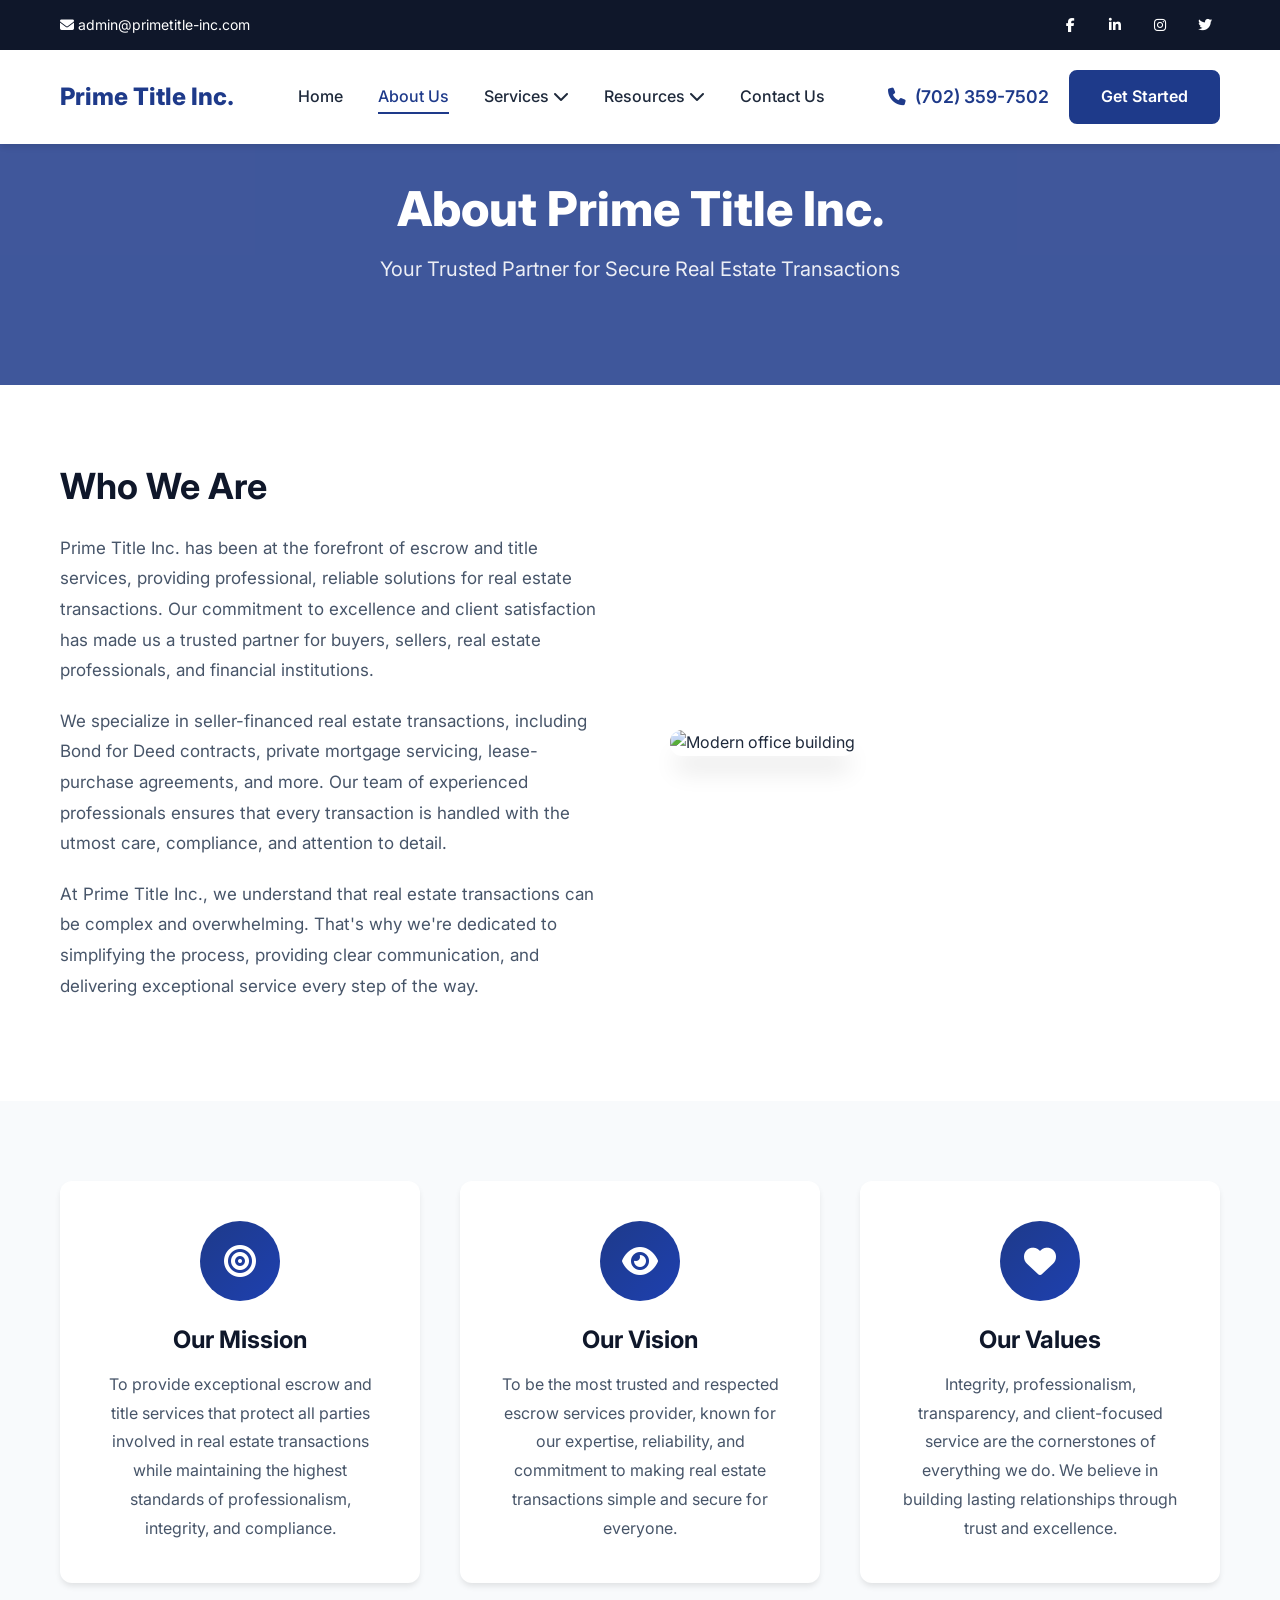
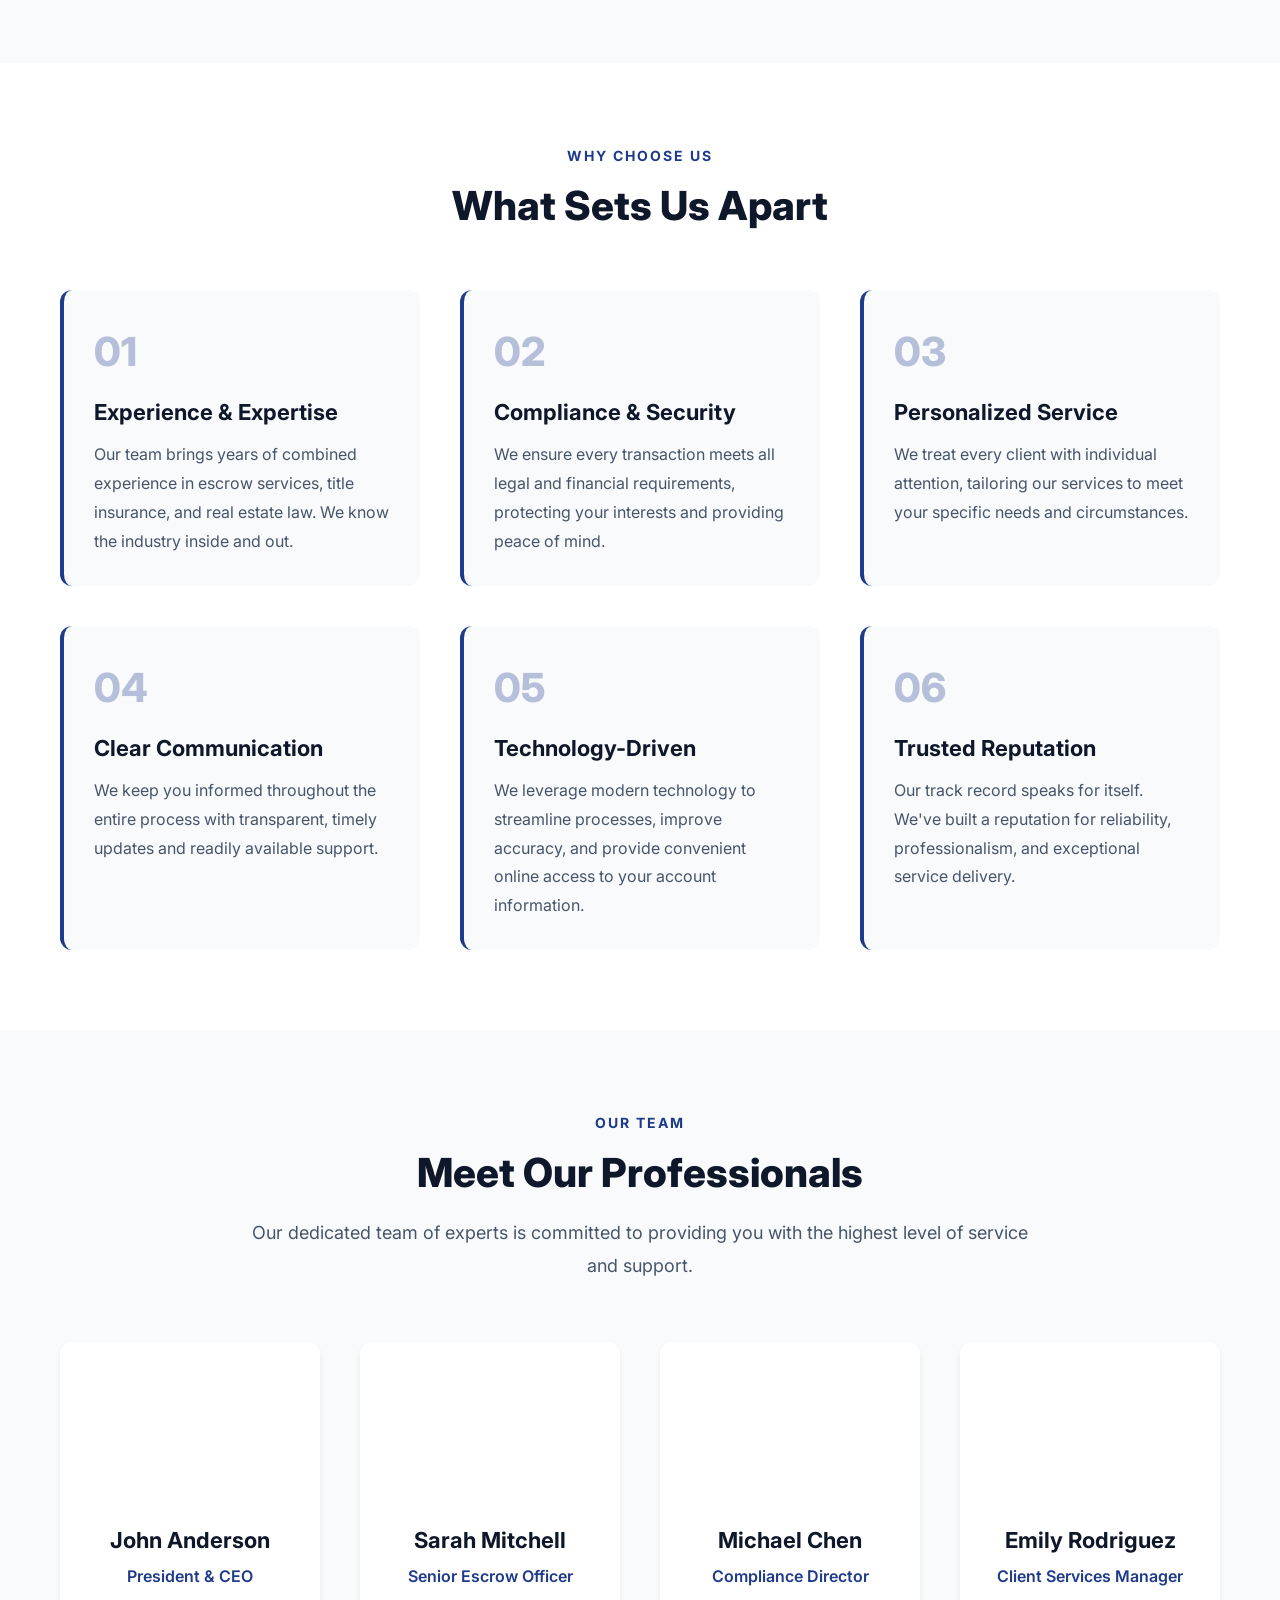
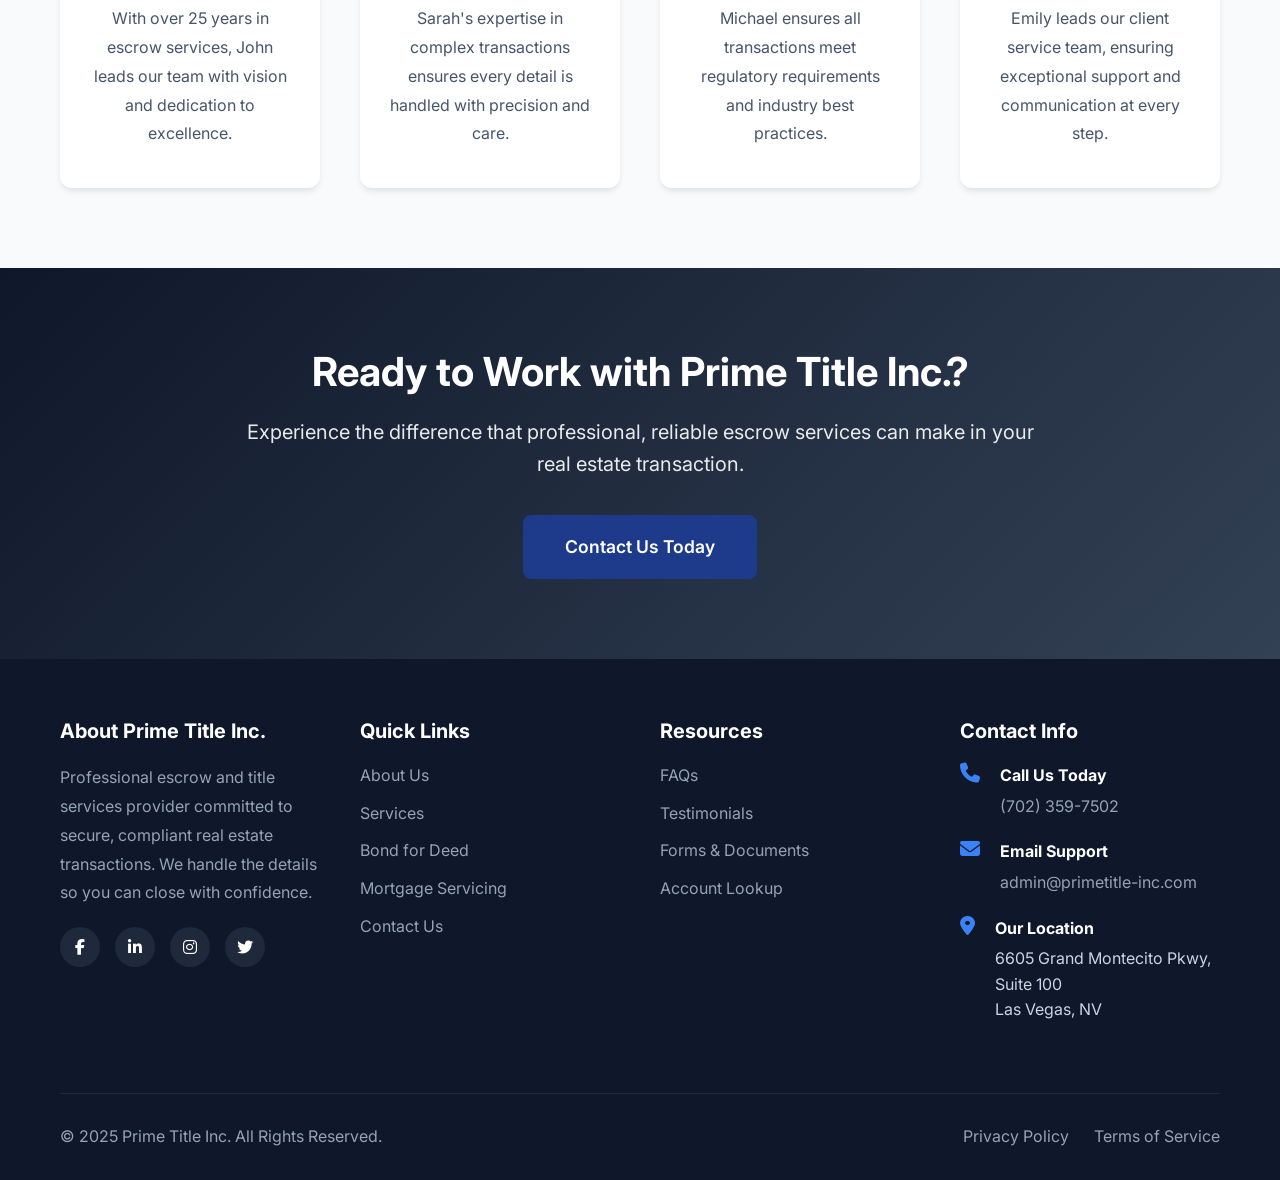
==== commit 23e8d6b7: "Add files via upload" ====
--- a/about.html
+++ b/about.html
@@ -66,8 +66,8 @@
                     </div>
                     
                     <div class="nav-cta">
-                        <a href="tel:+15555551234" class="phone-number">
-                            <i class="fas fa-phone"></i> (555) 555-1234
+                        <a href="tel:+17023597502" class="phone-number">
+                            <i class="fas fa-phone"></i> (702) 359-7502
                         </a>
                         <a href="contact.html" class="btn btn-primary">Get Started</a>
                     </div>
@@ -285,7 +285,7 @@
                             <i class="fas fa-phone"></i>
                             <div>
                                 <strong>Call Us Today</strong>
-                                <a href="tel:+15555551234">(555) 555-1234</a>
+                                <a href="tel:+17023597502">(702) 359-7502</a>
                             </div>
                         </li>
                         <li>
@@ -299,7 +299,7 @@
                             <i class="fas fa-map-marker-alt"></i>
                             <div>
                                 <strong>Our Location</strong>
-                                <span>123 Main Street<br>Your City, ST 12345</span>
+                                <span>6605 Grand Montecito Pkwy, Suite 100<br>Las Vegas, NV</span>
                             </div>
                         </li>
                     </ul>
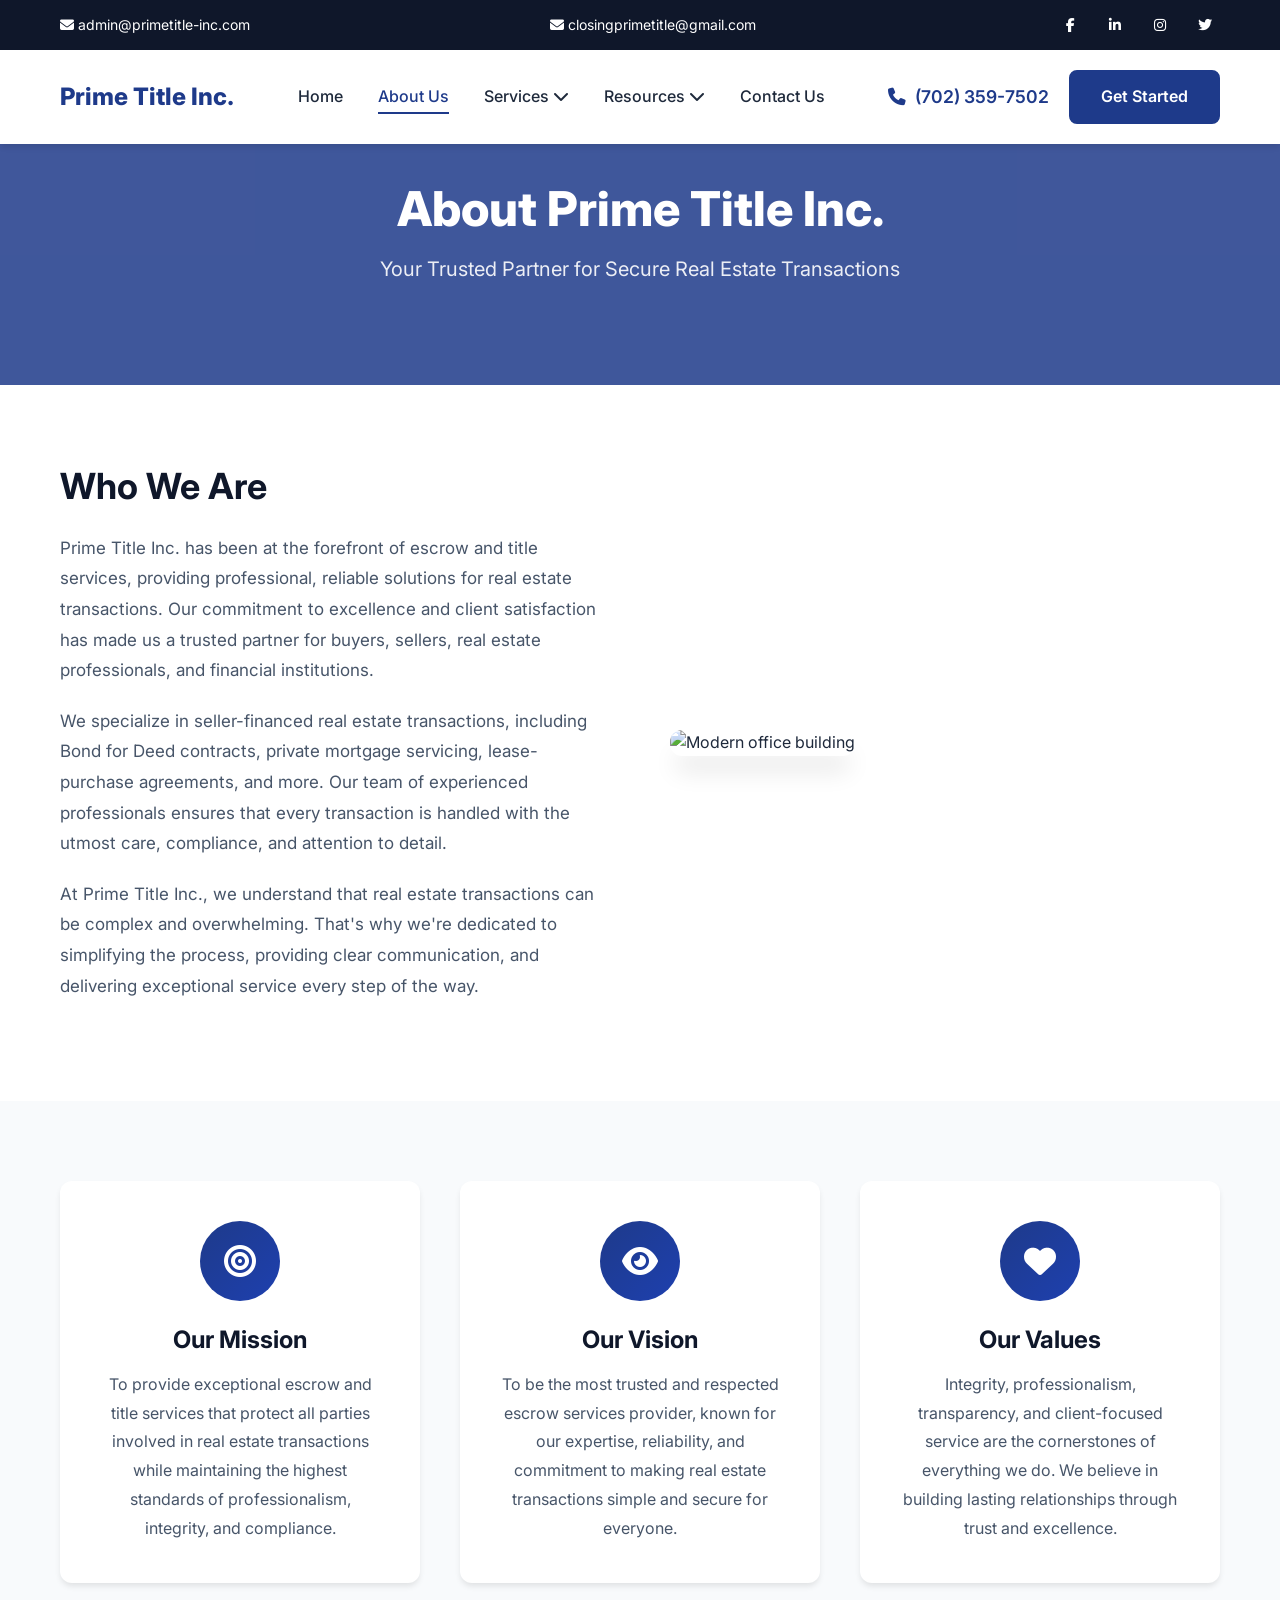
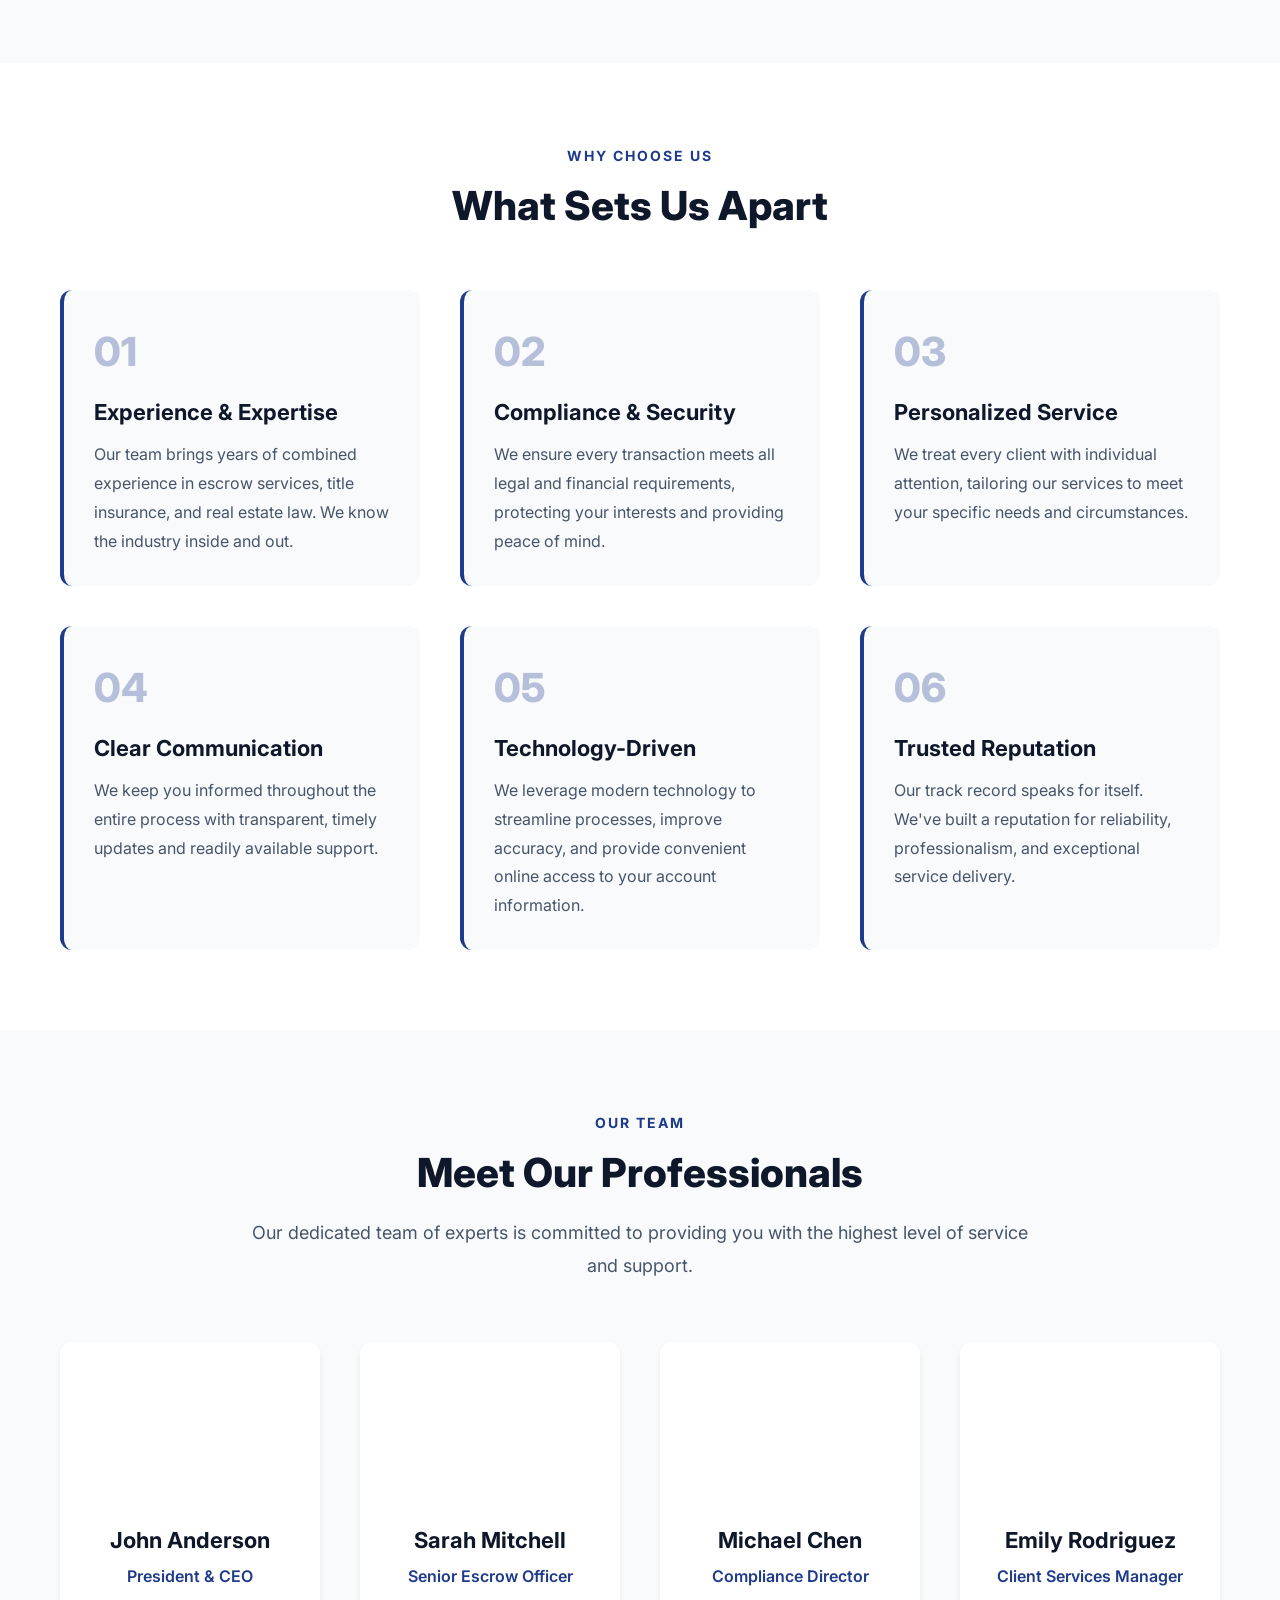
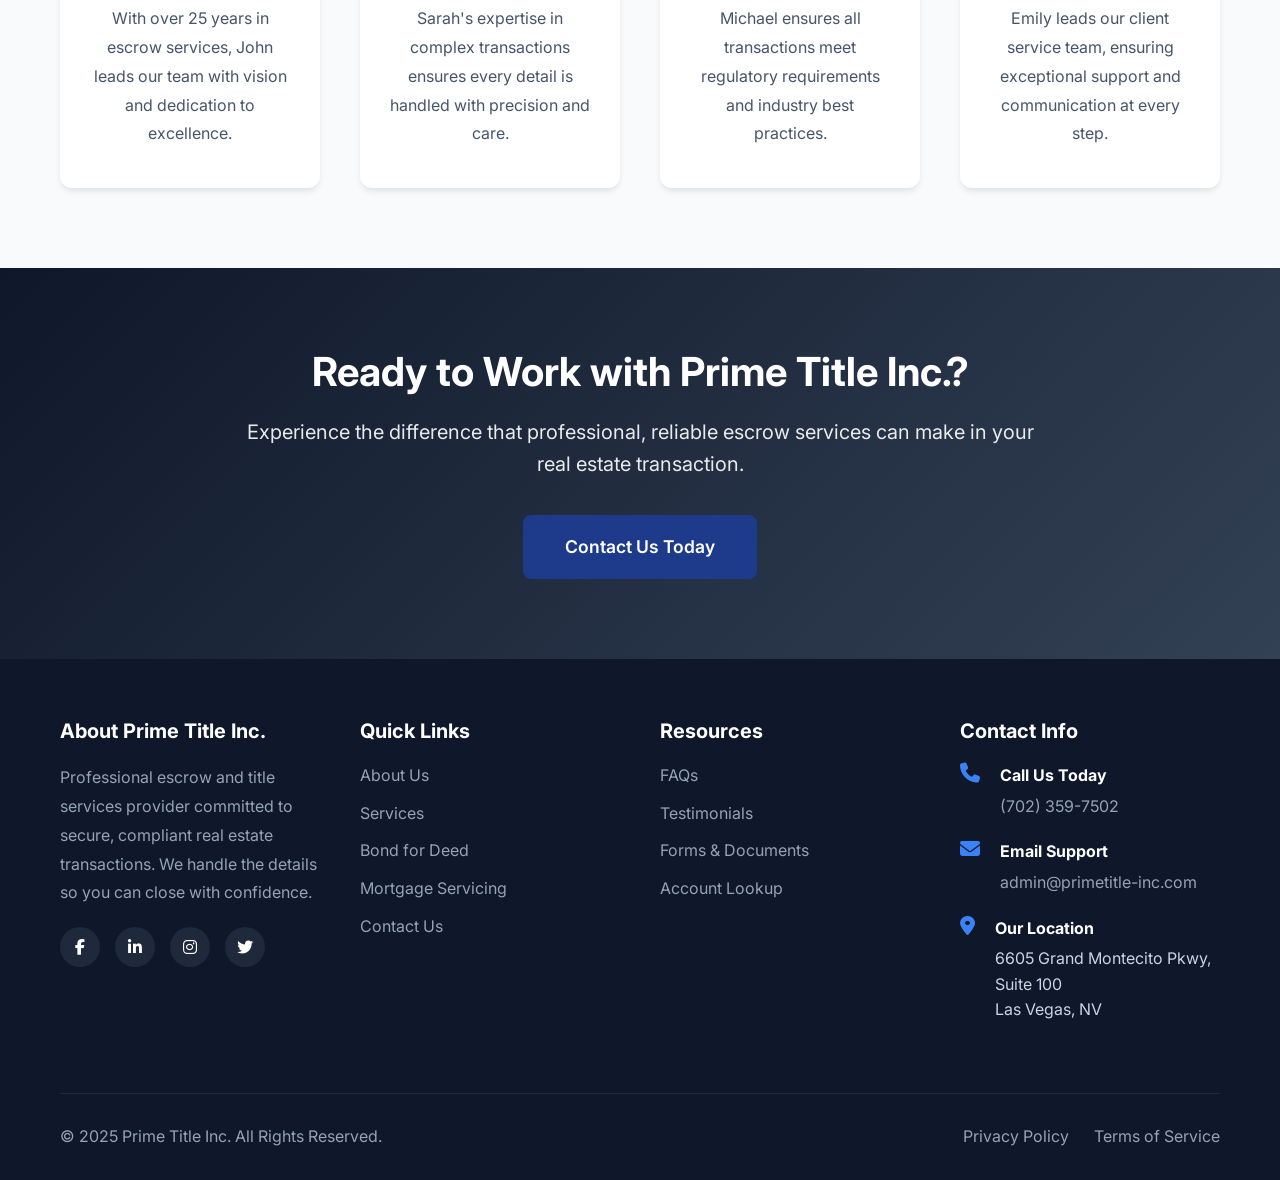
==== commit 30976bee: "Update about.html" ====
--- a/about.html
+++ b/about.html
@@ -18,6 +18,9 @@
                 <div class="top-bar-content">
                     <div class="contact-info">
                         <a href="mailto:admin@primetitle-inc.com"><i class="fas fa-envelope"></i> admin@primetitle-inc.com</a>
+                    </div>
+                     <div class="contact-info">
+                        <a href="mailto:closingprimetitle@gmail.com"><i class="fas fa-envelope"></i> closingprimetitle@gmail.com</a>
                     </div>
                     <div class="social-links">
                         <a href="#" aria-label="Facebook"><i class="fab fa-facebook-f"></i></a>
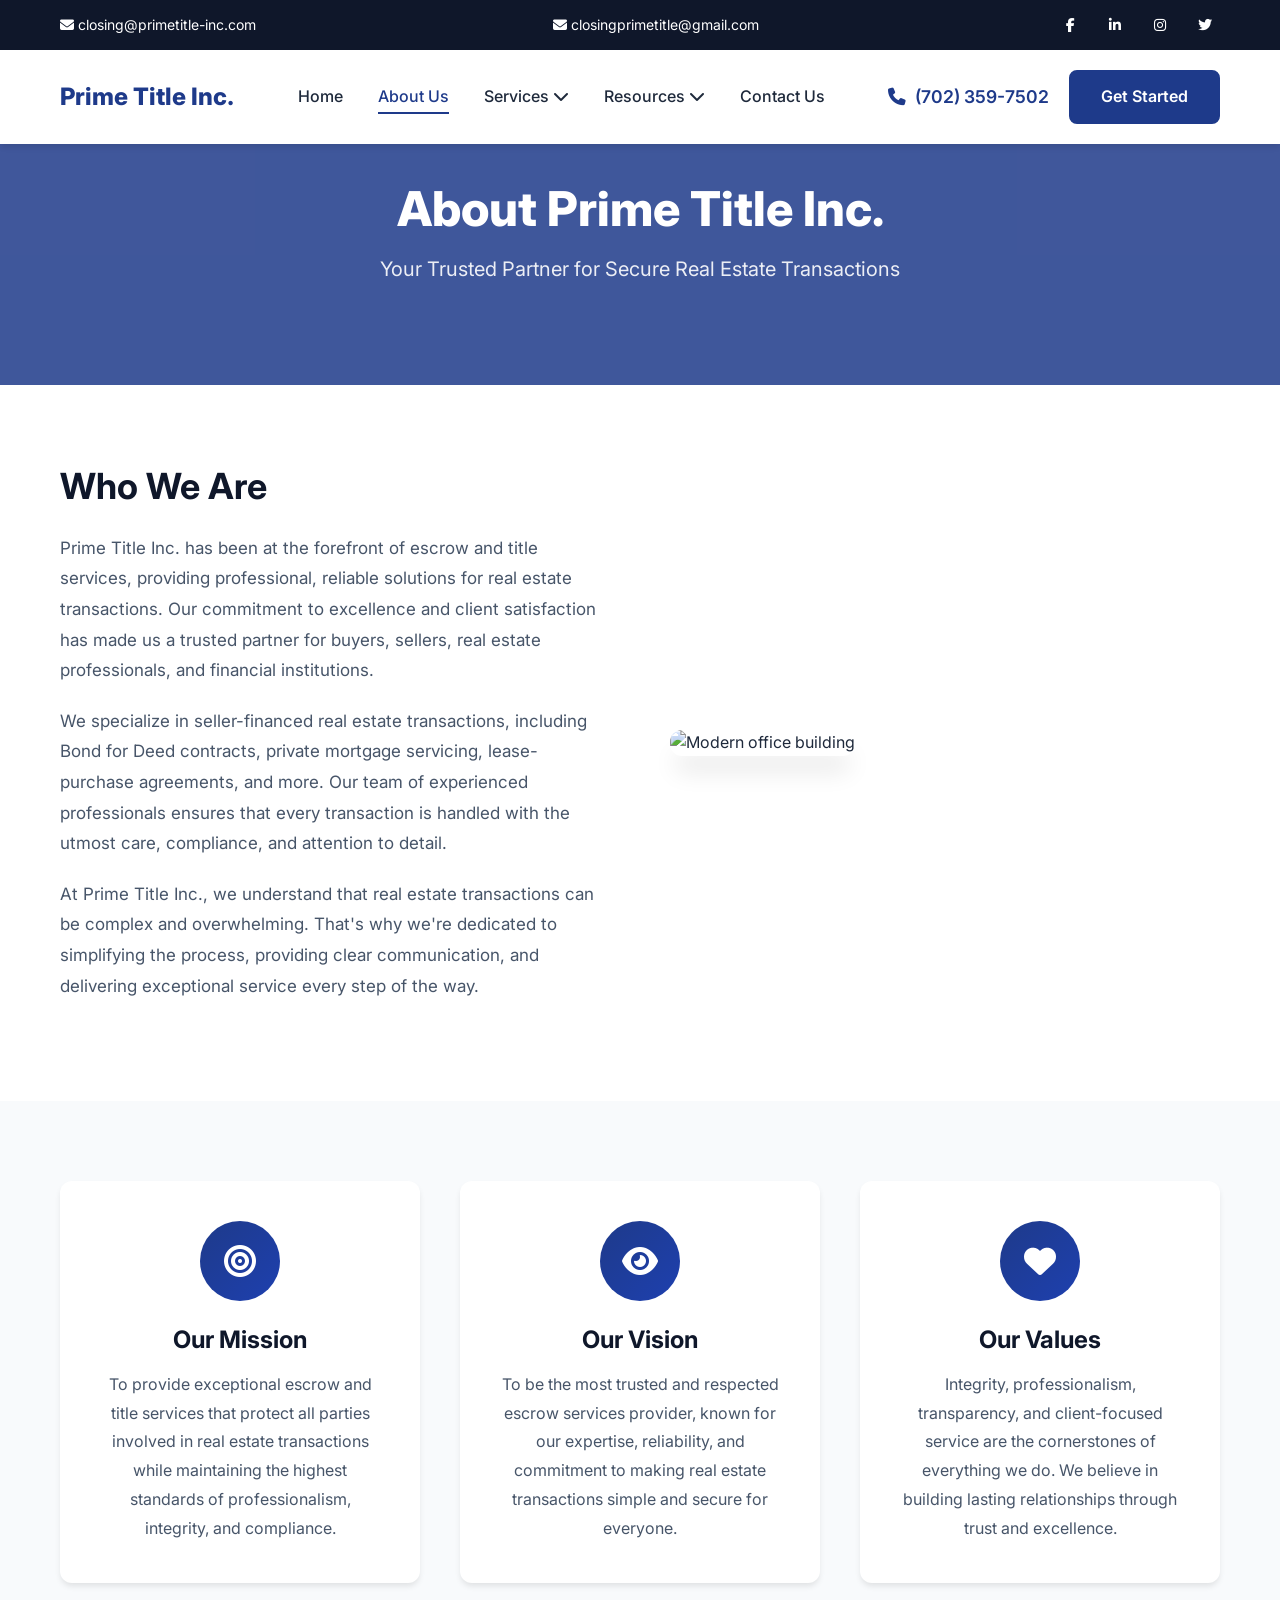
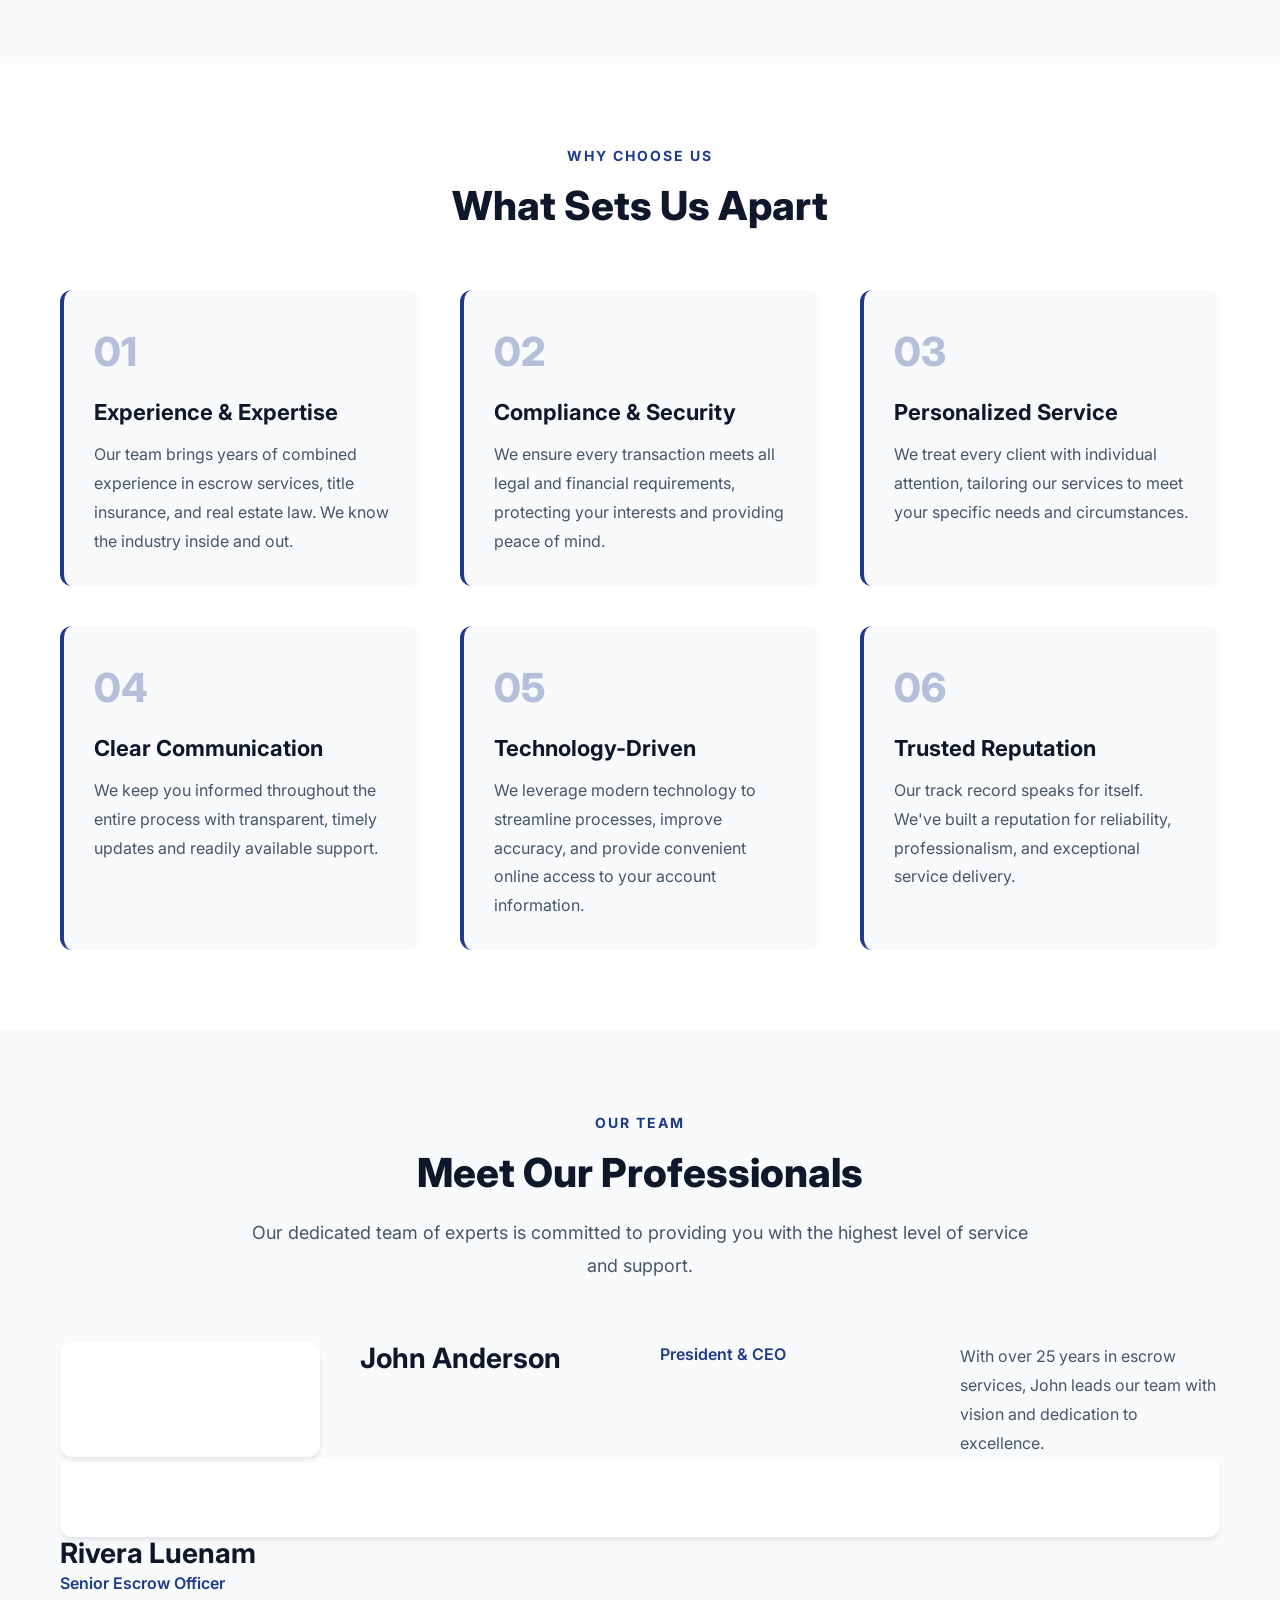
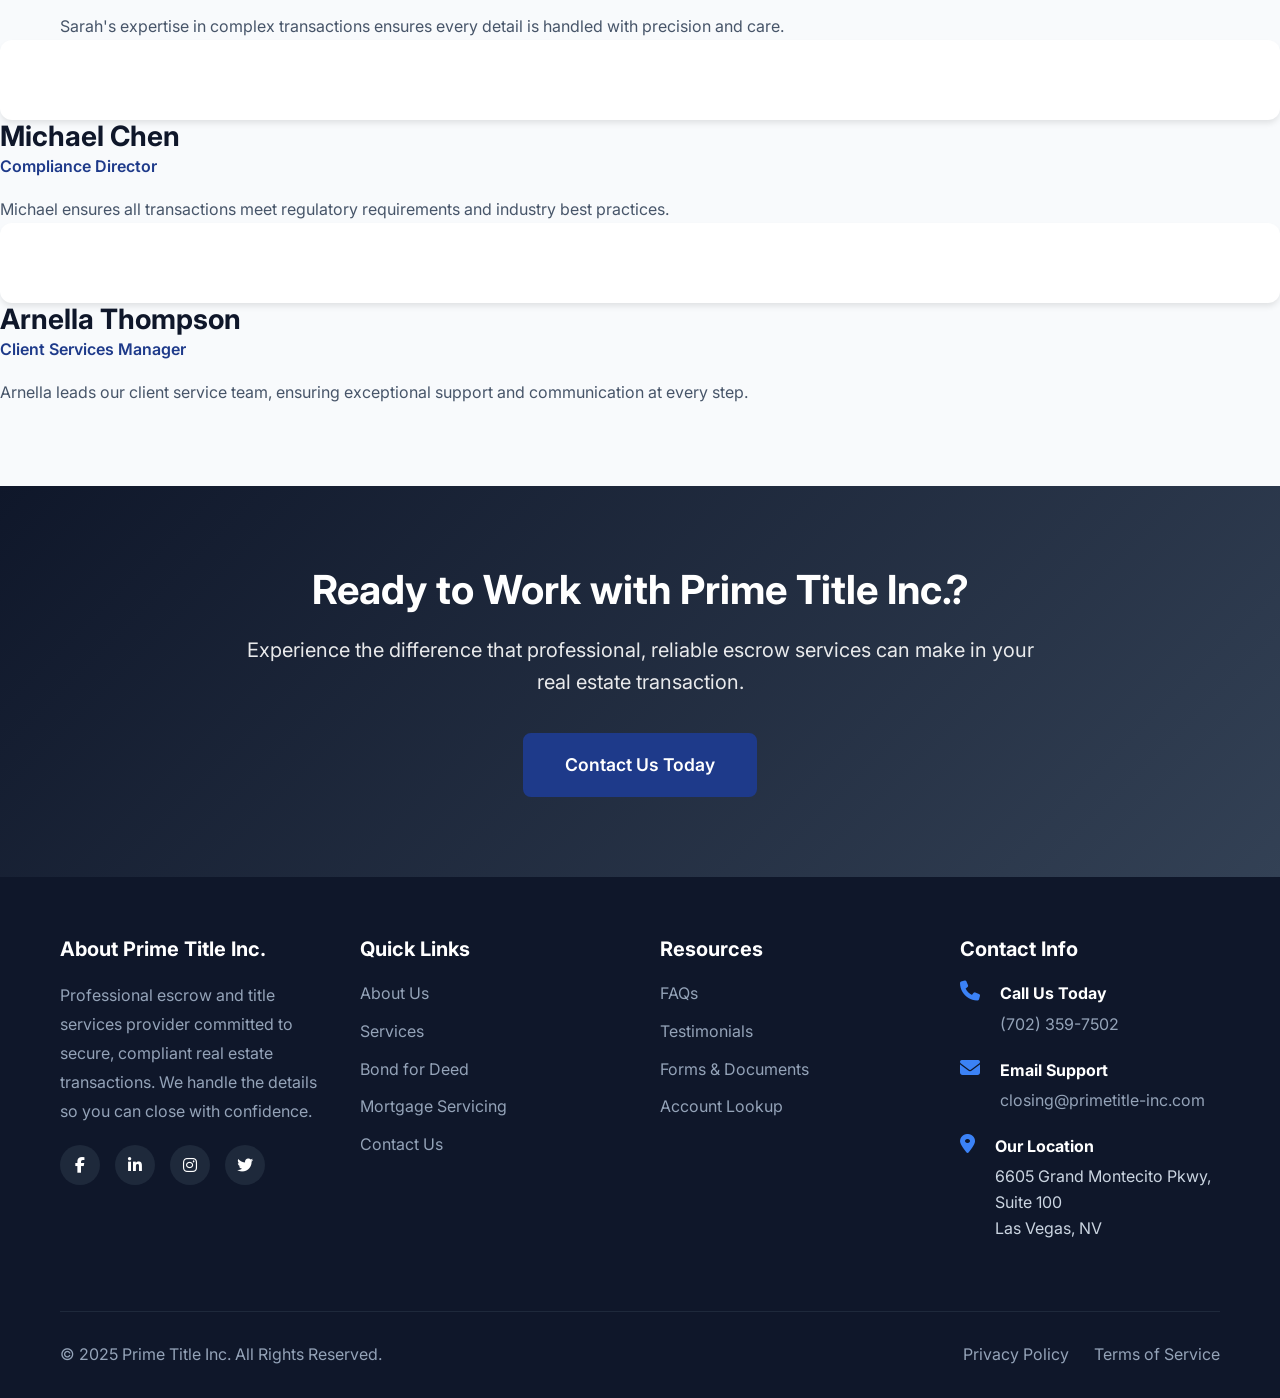
==== commit 3eeb21f8: "Update about.html" ====
--- a/about.html
+++ b/about.html
@@ -17,7 +17,7 @@
             <div class="container">
                 <div class="top-bar-content">
                     <div class="contact-info">
-                        <a href="mailto:admin@primetitle-inc.com"><i class="fas fa-envelope"></i> admin@primetitle-inc.com</a>
+                        <a href="mailto:closing@primetitle-inc.com"><i class="fas fa-envelope"></i> closing@primetitle-inc.com</a>
                     </div>
                      <div class="contact-info">
                         <a href="mailto:closingprimetitle@gmail.com"><i class="fas fa-envelope"></i> closingprimetitle@gmail.com</a>
@@ -200,7 +200,6 @@
 
             <div class="team-grid">
                 <div class="team-member">
-                    <div class="member-photo" style="background-image: url('https://images.unsplash.com/photo-1560250097-0b93528c311a?w=400&q=80'); background-size: cover; background-position: center;">
                     </div>
                     <h3>John Anderson</h3>
                     <p class="member-title">President & CEO</p>
@@ -208,15 +207,13 @@
                 </div>
 
                 <div class="team-member">
-                    <div class="member-photo" style="background-image: url('https://images.unsplash.com/photo-1573496359142-b8d87734a5a2?w=400&q=80'); background-size: cover; background-position: center;">
-                    </div>
-                    <h3>Sarah Mitchell</h3>
+                    </div>
+                    <h3>Rivera Luenam</h3>
                     <p class="member-title">Senior Escrow Officer</p>
                     <p class="member-bio">Sarah's expertise in complex transactions ensures every detail is handled with precision and care.</p>
                 </div>
 
                 <div class="team-member">
-                    <div class="member-photo" style="background-image: url('https://images.unsplash.com/photo-1472099645785-5658abf4ff4e?w=400&q=80'); background-size: cover; background-position: center;">
                     </div>
                     <h3>Michael Chen</h3>
                     <p class="member-title">Compliance Director</p>
@@ -224,11 +221,10 @@
                 </div>
 
                 <div class="team-member">
-                    <div class="member-photo" style="background-image: url('https://images.unsplash.com/photo-1580489944761-15a19d654956?w=400&q=80'); background-size: cover; background-position: center;">
-                    </div>
-                    <h3>Emily Rodriguez</h3>
+                    </div>
+                    <h3>Arnella Thompson</h3>
                     <p class="member-title">Client Services Manager</p>
-                    <p class="member-bio">Emily leads our client service team, ensuring exceptional support and communication at every step.</p>
+                    <p class="member-bio">Arnella leads our client service team, ensuring exceptional support and communication at every step.</p>
                 </div>
             </div>
         </div>
@@ -295,7 +291,7 @@
                             <i class="fas fa-envelope"></i>
                             <div>
                                 <strong>Email Support</strong>
-                                <a href="mailto:admin@primetitle-inc.com">admin@primetitle-inc.com</a>
+                                <a href="mailto:closing@primetitle-inc.com">closing@primetitle-inc.com</a>
                             </div>
                         </li>
                         <li>
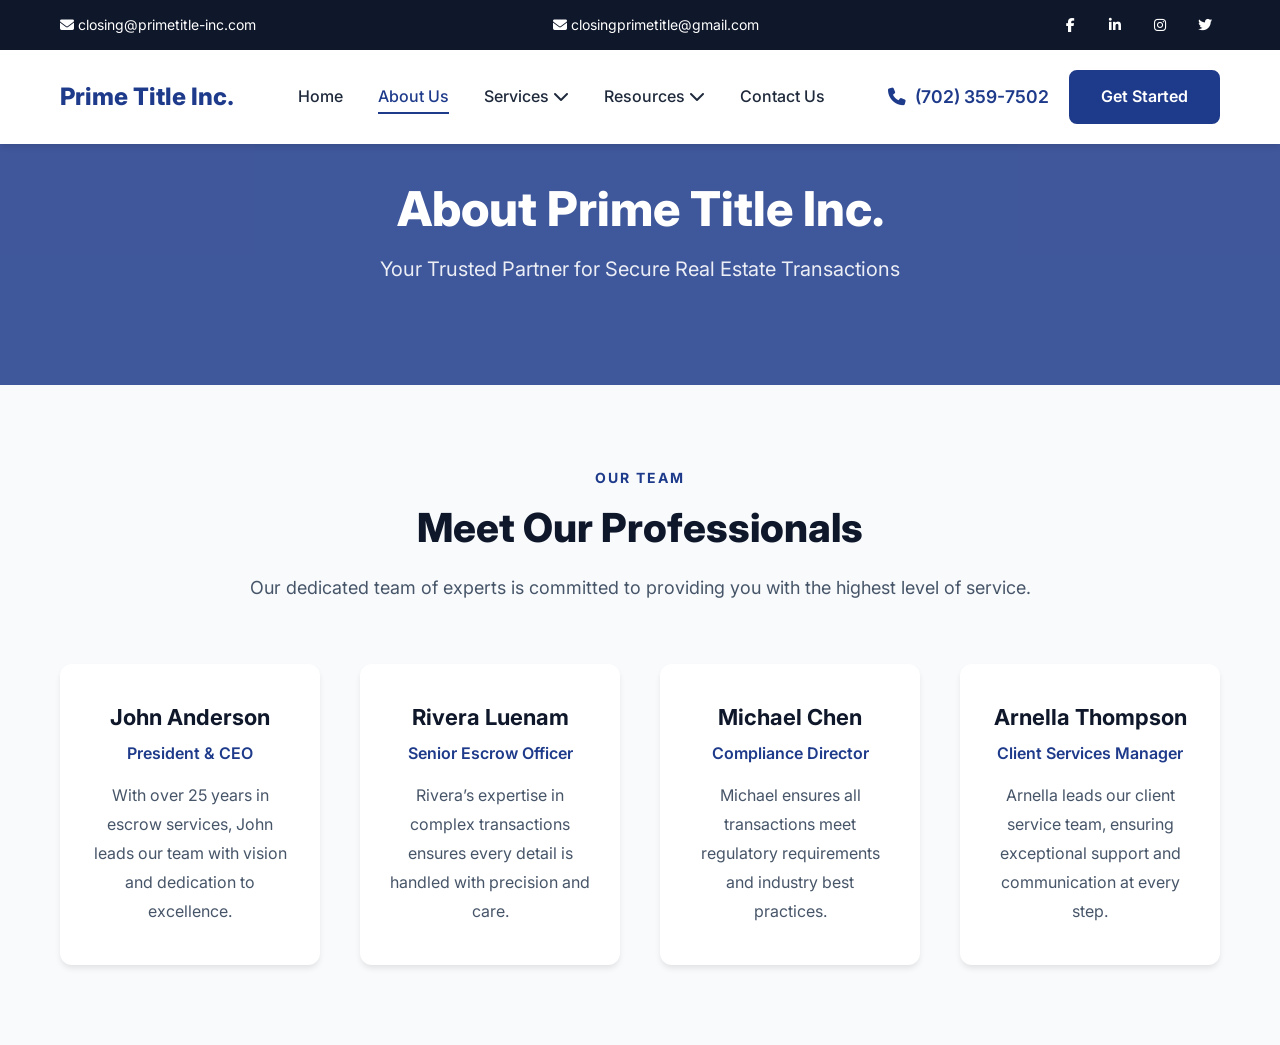
==== commit 2e2fc66f: "Update about.html ss" ====
--- a/about.html
+++ b/about.html
@@ -5,316 +5,158 @@
     <meta name="viewport" content="width=device-width, initial-scale=1.0">
     <meta name="description" content="Learn about Prime Title Inc. - Your trusted partner for professional escrow and title services with years of experience.">
     <title>About Us - Prime Title Inc.</title>
+
     <link rel="stylesheet" href="css/styles.css">
     <link rel="stylesheet" href="css/pages.css">
     <link rel="stylesheet" href="https://cdnjs.cloudflare.com/ajax/libs/font-awesome/6.4.0/css/all.min.css">
     <link href="https://fonts.googleapis.com/css2?family=Inter:wght@300;400;500;600;700;800&display=swap" rel="stylesheet">
 </head>
+
 <body>
-    <!-- Header & Navigation -->
-    <header class="header">
-        <div class="top-bar">
-            <div class="container">
-                <div class="top-bar-content">
-                    <div class="contact-info">
-                        <a href="mailto:closing@primetitle-inc.com"><i class="fas fa-envelope"></i> closing@primetitle-inc.com</a>
-                    </div>
-                     <div class="contact-info">
-                        <a href="mailto:closingprimetitle@gmail.com"><i class="fas fa-envelope"></i> closingprimetitle@gmail.com</a>
-                    </div>
-                    <div class="social-links">
-                        <a href="#" aria-label="Facebook"><i class="fab fa-facebook-f"></i></a>
-                        <a href="#" aria-label="LinkedIn"><i class="fab fa-linkedin-in"></i></a>
-                        <a href="#" aria-label="Instagram"><i class="fab fa-instagram"></i></a>
-                        <a href="#" aria-label="Twitter"><i class="fab fa-twitter"></i></a>
-                    </div>
+
+<!-- HEADER -->
+<header class="header">
+    <div class="top-bar">
+        <div class="container">
+            <div class="top-bar-content">
+
+                <div class="contact-info">
+                    <a href="mailto:closing@primetitle-inc.com">
+                        <i class="fas fa-envelope"></i> closing@primetitle-inc.com
+                    </a>
                 </div>
+
+                <div class="contact-info">
+                    <a href="mailto:closingprimetitle@gmail.com">
+                        <i class="fas fa-envelope"></i> closingprimetitle@gmail.com
+                    </a>
+                </div>
+
+                <div class="social-links">
+                    <a href="#"><i class="fab fa-facebook-f"></i></a>
+                    <a href="#"><i class="fab fa-linkedin-in"></i></a>
+                    <a href="#"><i class="fab fa-instagram"></i></a>
+                    <a href="#"><i class="fab fa-twitter"></i></a>
+                </div>
+
             </div>
         </div>
-        
-        <nav class="navbar">
-            <div class="container">
-                <div class="nav-wrapper">
-                    <div class="logo">
-                        <a href="index.html">
-                            <span class="logo-text">Prime Title Inc.</span>
-                        </a>
-                    </div>
-                    
-                    <div class="nav-menu" id="navMenu">
-                        <ul class="nav-list">
-                            <li><a href="index.html">Home</a></li>
-                            <li><a href="about.html" class="active">About Us</a></li>
-                    <li class="dropdown">
-                                <a href="services.html">Services <i class="fas fa-chevron-down"></i></a>
-                        <ul class="dropdown-menu">
-                            <li><a href="services.html#bond-for-deed">Bond for Deed Contracts</a></li>
-                            <li><a href="services.html#mortgage-servicing">Private Mortgage Servicing</a></li>
-                            <li><a href="services.html#lease-purchase">Lease Purchase Agreements</a></li>
-                            <li><a href="services.html#wrap-around">Wrap-Around Mortgages</a></li>
-                                    <li><a href="services.html#installment">Installment Option Contracts</a></li>
-                                </ul>
-                            </li>
-                            <li class="dropdown">
-                                <a href="resources.html">Resources <i class="fas fa-chevron-down"></i></a>
-                                <ul class="dropdown-menu">
-                                    <li><a href="resources.html#account-lookup">Account Lookup</a></li>
-                                    <li><a href="resources.html#forms">Forms & Documents</a></li>
-                                    <li><a href="resources.html#testimonials">Testimonials</a></li>
-                                    <li><a href="resources.html#faqs">FAQs</a></li>
-                                </ul>
-                            </li>
-                            <li><a href="contact.html">Contact Us</a></li>
-                        </ul>
-                    </div>
-                    
-                    <div class="nav-cta">
-                        <a href="tel:+17023597502" class="phone-number">
-                            <i class="fas fa-phone"></i> (702) 359-7502
-                        </a>
-                        <a href="contact.html" class="btn btn-primary">Get Started</a>
-                    </div>
-                    
-                    <button class="mobile-toggle" id="mobileToggle">
-                        <span></span>
-                        <span></span>
-                        <span></span>
-                    </button>
-                </div>
-            </div>
-        </nav>
-    </header>
+    </div>
 
-    <!-- Page Header -->
-    <section class="page-header" style="background-image: url('https://images.unsplash.com/photo-1497366216548-37526070297c?w=1920&q=80'); background-size: cover; background-position: center;">
+    <nav class="navbar">
         <div class="container">
-            <h1>About Prime Title Inc.</h1>
-            <p>Your Trusted Partner for Secure Real Estate Transactions</p>
-        </div>
-    </section>
+            <div class="nav-wrapper">
 
-    <!-- About Content -->
-    <section class="section about-content">
-        <div class="container">
-            <div class="about-grid">
-                <div class="about-text">
-                    <h2>Who We Are</h2>
-                    <p>Prime Title Inc. has been at the forefront of escrow and title services, providing professional, reliable solutions for real estate transactions. Our commitment to excellence and client satisfaction has made us a trusted partner for buyers, sellers, real estate professionals, and financial institutions.</p>
-                    <p>We specialize in seller-financed real estate transactions, including Bond for Deed contracts, private mortgage servicing, lease-purchase agreements, and more. Our team of experienced professionals ensures that every transaction is handled with the utmost care, compliance, and attention to detail.</p>
-                    <p>At Prime Title Inc., we understand that real estate transactions can be complex and overwhelming. That's why we're dedicated to simplifying the process, providing clear communication, and delivering exceptional service every step of the way.</p>
-                </div>
-                <div class="about-image">
-                    <img src="https://images.unsplash.com/photo-1486406146926-c627a92ad1ab?w=800&q=80" alt="Modern office building" style="width: 100%; height: 400px; object-fit: cover; border-radius: 12px; box-shadow: var(--shadow-xl);">
-                </div>
-            </div>
-        </div>
-    </section>
-
-    <!-- Mission & Values -->
-    <section class="section mission-section">
-        <div class="container">
-            <div class="mission-grid">
-                <div class="mission-card">
-                    <div class="mission-icon">
-                        <i class="fas fa-bullseye"></i>
-                    </div>
-                    <h3>Our Mission</h3>
-                    <p>To provide exceptional escrow and title services that protect all parties involved in real estate transactions while maintaining the highest standards of professionalism, integrity, and compliance.</p>
+                <div class="logo">
+                    <a href="index.html">
+                        <span class="logo-text">Prime Title Inc.</span>
+                    </a>
                 </div>
 
-                <div class="mission-card">
-                    <div class="mission-icon">
-                        <i class="fas fa-eye"></i>
-                    </div>
-                    <h3>Our Vision</h3>
-                    <p>To be the most trusted and respected escrow services provider, known for our expertise, reliability, and commitment to making real estate transactions simple and secure for everyone.</p>
-                </div>
+                <div class="nav-menu" id="navMenu">
+                    <ul class="nav-list">
+                        <li><a href="index.html">Home</a></li>
+                        <li><a href="about.html" class="active">About Us</a></li>
 
-                <div class="mission-card">
-                    <div class="mission-icon">
-                        <i class="fas fa-heart"></i>
-                    </div>
-                    <h3>Our Values</h3>
-                    <p>Integrity, professionalism, transparency, and client-focused service are the cornerstones of everything we do. We believe in building lasting relationships through trust and excellence.</p>
-                </div>
-            </div>
-        </div>
-    </section>
+                        <li class="dropdown">
+                            <a href="services.html">Services <i class="fas fa-chevron-down"></i></a>
+                            <ul class="dropdown-menu">
+                                <li><a href="services.html#bond-for-deed">Bond for Deed Contracts</a></li>
+                                <li><a href="services.html#mortgage-servicing">Private Mortgage Servicing</a></li>
+                                <li><a href="services.html#lease-purchase">Lease Purchase Agreements</a></li>
+                                <li><a href="services.html#wrap-around">Wrap-Around Mortgages</a></li>
+                                <li><a href="services.html#installment">Installment Option Contracts</a></li>
+                            </ul>
+                        </li>
 
-    <!-- Why Choose Us -->
-    <section class="section why-section">
-        <div class="container">
-            <div class="section-header">
-                <span class="section-subtitle">Why Choose Us</span>
-                <h2 class="section-title">What Sets Us Apart</h2>
-            </div>
-            
-            <div class="why-grid">
-                <div class="why-item">
-                    <div class="why-number">01</div>
-                    <h3>Experience & Expertise</h3>
-                    <p>Our team brings years of combined experience in escrow services, title insurance, and real estate law. We know the industry inside and out.</p>
-                </div>
+                        <li class="dropdown">
+                            <a href="resources.html">Resources <i class="fas fa-chevron-down"></i></a>
+                            <ul class="dropdown-menu">
+                                <li><a href="resources.html#account-lookup">Account Lookup</a></li>
+                                <li><a href="resources.html#forms">Forms & Documents</a></li>
+                                <li><a href="resources.html#testimonials">Testimonials</a></li>
+                                <li><a href="resources.html#faqs">FAQs</a></li>
+                            </ul>
+                        </li>
 
-                <div class="why-item">
-                    <div class="why-number">02</div>
-                    <h3>Compliance & Security</h3>
-                    <p>We ensure every transaction meets all legal and financial requirements, protecting your interests and providing peace of mind.</p>
-                </div>
-
-                <div class="why-item">
-                    <div class="why-number">03</div>
-                    <h3>Personalized Service</h3>
-                    <p>We treat every client with individual attention, tailoring our services to meet your specific needs and circumstances.</p>
-                </div>
-
-                <div class="why-item">
-                    <div class="why-number">04</div>
-                    <h3>Clear Communication</h3>
-                    <p>We keep you informed throughout the entire process with transparent, timely updates and readily available support.</p>
-                </div>
-
-                <div class="why-item">
-                    <div class="why-number">05</div>
-                    <h3>Technology-Driven</h3>
-                    <p>We leverage modern technology to streamline processes, improve accuracy, and provide convenient online access to your account information.</p>
-                </div>
-
-                <div class="why-item">
-                    <div class="why-number">06</div>
-                    <h3>Trusted Reputation</h3>
-                    <p>Our track record speaks for itself. We've built a reputation for reliability, professionalism, and exceptional service delivery.</p>
-                </div>
-            </div>
-        </div>
-    </section>
-
-    <!-- Team Section -->
-    <section class="section team-section">
-        <div class="container">
-            <div class="section-header">
-                <span class="section-subtitle">Our Team</span>
-                <h2 class="section-title">Meet Our Professionals</h2>
-                <p class="section-description">Our dedicated team of experts is committed to providing you with the highest level of service and support.</p>
-            </div>
-
-            <div class="team-grid">
-                <div class="team-member">
-                    </div>
-                    <h3>John Anderson</h3>
-                    <p class="member-title">President & CEO</p>
-                    <p class="member-bio">With over 25 years in escrow services, John leads our team with vision and dedication to excellence.</p>
-                </div>
-
-                <div class="team-member">
-                    </div>
-                    <h3>Rivera Luenam</h3>
-                    <p class="member-title">Senior Escrow Officer</p>
-                    <p class="member-bio">Sarah's expertise in complex transactions ensures every detail is handled with precision and care.</p>
-                </div>
-
-                <div class="team-member">
-                    </div>
-                    <h3>Michael Chen</h3>
-                    <p class="member-title">Compliance Director</p>
-                    <p class="member-bio">Michael ensures all transactions meet regulatory requirements and industry best practices.</p>
-                </div>
-
-                <div class="team-member">
-                    </div>
-                    <h3>Arnella Thompson</h3>
-                    <p class="member-title">Client Services Manager</p>
-                    <p class="member-bio">Arnella leads our client service team, ensuring exceptional support and communication at every step.</p>
-                </div>
-            </div>
-        </div>
-    </section>
-
-    <!-- CTA Section -->
-    <section class="section cta-section">
-        <div class="container">
-            <div class="cta-content">
-                <h2>Ready to Work with Prime Title Inc.?</h2>
-                <p>Experience the difference that professional, reliable escrow services can make in your real estate transaction.</p>
-                <a href="contact.html" class="btn btn-primary btn-lg">Contact Us Today</a>
-            </div>
-        </div>
-    </section>
-
-    <!-- Footer -->
-    <footer class="footer">
-        <div class="container">
-            <div class="footer-content">
-                <div class="footer-column">
-                    <h3>About Prime Title Inc.</h3>
-                    <p>Professional escrow and title services provider committed to secure, compliant real estate transactions. We handle the details so you can close with confidence.</p>
-                    <div class="footer-social">
-                        <a href="#" aria-label="Facebook"><i class="fab fa-facebook-f"></i></a>
-                        <a href="#" aria-label="LinkedIn"><i class="fab fa-linkedin-in"></i></a>
-                        <a href="#" aria-label="Instagram"><i class="fab fa-instagram"></i></a>
-                        <a href="#" aria-label="Twitter"><i class="fab fa-twitter"></i></a>
-                    </div>
-                </div>
-
-                <div class="footer-column">
-                    <h3>Quick Links</h3>
-                    <ul class="footer-links">
-                        <li><a href="about.html">About Us</a></li>
-                        <li><a href="services.html">Services</a></li>
-                        <li><a href="services.html#bond-for-deed">Bond for Deed</a></li>
-                        <li><a href="services.html#mortgage-servicing">Mortgage Servicing</a></li>
                         <li><a href="contact.html">Contact Us</a></li>
                     </ul>
                 </div>
 
-                <div class="footer-column">
-                    <h3>Resources</h3>
-                    <ul class="footer-links">
-                        <li><a href="resources.html#faqs">FAQs</a></li>
-                        <li><a href="resources.html#testimonials">Testimonials</a></li>
-                        <li><a href="resources.html#forms">Forms & Documents</a></li>
-                        <li><a href="resources.html#account-lookup">Account Lookup</a></li>
-                    </ul>
+                <div class="nav-cta">
+                    <a href="tel:+17023597502" class="phone-number">
+                        <i class="fas fa-phone"></i> (702) 359-7502
+                    </a>
+                    <a href="contact.html" class="btn btn-primary">Get Started</a>
                 </div>
 
-                <div class="footer-column">
-                    <h3>Contact Info</h3>
-                    <ul class="footer-contact">
-                        <li>
-                            <i class="fas fa-phone"></i>
-                            <div>
-                                <strong>Call Us Today</strong>
-                                <a href="tel:+17023597502">(702) 359-7502</a>
-                            </div>
-                        </li>
-                        <li>
-                            <i class="fas fa-envelope"></i>
-                            <div>
-                                <strong>Email Support</strong>
-                                <a href="mailto:closing@primetitle-inc.com">closing@primetitle-inc.com</a>
-                            </div>
-                        </li>
-                        <li>
-                            <i class="fas fa-map-marker-alt"></i>
-                            <div>
-                                <strong>Our Location</strong>
-                                <span>6605 Grand Montecito Pkwy, Suite 100<br>Las Vegas, NV</span>
-                            </div>
-                        </li>
-                    </ul>
-                </div>
+                <button class="mobile-toggle" id="mobileToggle">
+                    <span></span><span></span><span></span>
+                </button>
+
+            </div>
+        </div>
+    </nav>
+</header>
+
+<!-- PAGE HEADER -->
+<section class="page-header" style="background-image:url('https://images.unsplash.com/photo-1497366216548-37526070297c?w=1920&q=80');">
+    <div class="container">
+        <h1>About Prime Title Inc.</h1>
+        <p>Your Trusted Partner for Secure Real Estate Transactions</p>
+    </div>
+</section>
+
+<!-- TEAM SECTION (FIXED) -->
+<section class="section team-section">
+    <div class="container">
+
+        <div class="section-header">
+            <span class="section-subtitle">Our Team</span>
+            <h2 class="section-title">Meet Our Professionals</h2>
+            <p class="section-description">
+                Our dedicated team of experts is committed to providing you with the highest level of service.
+            </p>
+        </div>
+
+        <div class="team-grid">
+
+            <div class="team-member">
+                <h3>John Anderson</h3>
+                <p class="member-title">President & CEO</p>
+                <p class="member-bio">
+                    With over 25 years in escrow services, John leads our team with vision and dedication to excellence.
+                </p>
             </div>
 
-            <div class="footer-bottom">
-                <p>&copy; 2025 Prime Title Inc. All Rights Reserved.</p>
-                <div class="footer-bottom-links">
-                    <a href="#">Privacy Policy</a>
-                    <a href="#">Terms of Service</a>
-                </div>
+            <div class="team-member">
+                <h3>Rivera Luenam</h3>
+                <p class="member-title">Senior Escrow Officer</p>
+                <p class="member-bio">
+                    Rivera’s expertise in complex transactions ensures every detail is handled with precision and care.
+                </p>
             </div>
+
+            <div class="team-member">
+                <h3>Michael Chen</h3>
+                <p class="member-title">Compliance Director</p>
+                <p class="member-bio">
+                    Michael ensures all transactions meet regulatory requirements and industry best practices.
+                </p>
+            </div>
+
+            <div class="team-member">
+                <h3>Arnella Thompson</h3>
+                <p class="member-title">Client Services Manager</p>
+                <p class="member-bio">
+                    Arnella leads our client service team, ensuring exceptional support and communication at every step.
+                </p>
+            </div>
+
         </div>
-    </footer>
+    </div>
+</section>
 
-    <script src="js/script.js"></script>
+<script src="js/script.js"></script>
 </body>
 </html>
